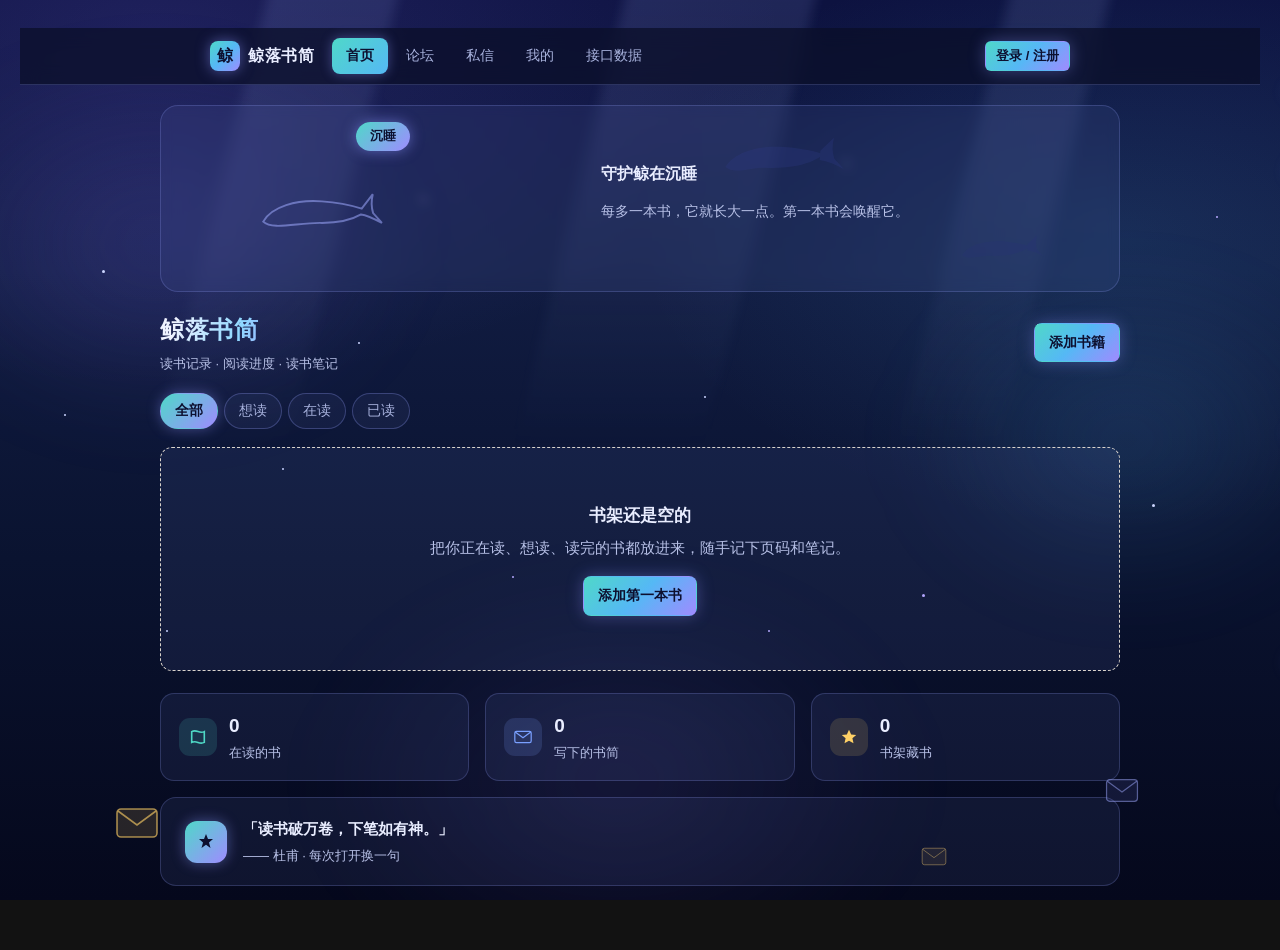
==== index.html @ 08cee47f "Day 27｜两位真人试用零卡点，修三处手机端问题 改了什么：星海文案「每收藏一本书」→「每多一本书」（index.html:531、community.js:2715）；窄屏点按补「点别处关闭浮层」" ====
<!doctype html>
<html lang="zh-CN">
<head>
<meta charset="utf-8">
<meta name="viewport" content="width=device-width, initial-scale=1">
<title>鲸落书简 · 读书记录与交流社区</title>
<!--
  Day 11 起：从「个人读书记录」升级为「阅读社区」，顶部加全局导航栏，
  首页（书架）/ 论坛 / 私信 / 我的 多视图切换。仍用 hidden 切换，不做页面跳转。
  依据 docs/COMMUNITY_DESIGN.md。
-->
<link rel="stylesheet" href="styles.css">
</head>
<body>

<!-- ============================================================
     星海背景层（Day 20+ 视觉升级 · 星海鲸落主题）
     全部为装饰元素：绝对定位 + pointer-events:none，不挡任何交互。
     ============================================================ -->
<div class="starfield" aria-hidden="true">
<div class="nebula n1"></div><div class="nebula n2"></div><div class="nebula n3"></div>

  <!-- 氛围层 -->
  <div class="ray r1"></div><div class="ray r2"></div><div class="ray r3"></div>
  <div class="dot d1"></div><div class="dot d2"></div><div class="dot d3"></div><div class="dot d4"></div>
  <div class="dot d5"></div><div class="dot d6"></div><div class="dot d7"></div><div class="dot d8"></div>
  <div class="dot d9"></div><div class="dot d10"></div><div class="dot d11"></div><div class="dot d12"></div>
  <div class="dot d13"></div><div class="dot d14"></div>
  <div class="bubble bb1"></div><div class="bubble bb2"></div><div class="bubble bb3"></div><div class="bubble bb4"></div><div class="bubble bb5"></div>

  <!-- 两侧小鲸背景群：7 条梯度编队 -->
  <div class="mini m1"><div class="bob">
    <svg width="200" height="87" viewBox="0 0 460 200"><path fill="#3d4a9e" d="M16 108 C42 62 118 40 196 46 C252 50 292 60 318 68 C300 84 274 96 240 103 C210 109 170 112 138 110 C96 107 44 132 16 108 Z"/><path fill="#3d4a9e" d="M308 58 L350 18 C344 40 344 62 351 82 L380 114 C356 100 330 90 306 86 Z"/></svg>
  </div></div>
  <div class="mini m2"><div class="bob">
    <svg width="170" height="74" viewBox="0 0 460 200"><path fill="#333d85" d="M16 108 C42 62 118 40 196 46 C252 50 292 60 318 68 C300 84 274 96 240 103 C210 109 170 112 138 110 C96 107 44 132 16 108 Z"/><path fill="#333d85" d="M308 58 L350 18 C344 40 344 62 351 82 L380 114 C356 100 330 90 306 86 Z"/></svg>
  </div></div>
  <div class="mini m3"><div class="bob">
    <svg width="150" height="65" viewBox="0 0 460 200"><path fill="#38428f" d="M16 108 C42 62 118 40 196 46 C252 50 292 60 318 68 C300 84 274 96 240 103 C210 109 170 112 138 110 C96 107 44 132 16 108 Z"/><path fill="#38428f" d="M308 58 L350 18 C344 40 344 62 351 82 L380 114 C356 100 330 90 306 86 Z"/></svg>
  </div></div>
  <div class="mini m4"><div class="bob">
    <svg width="120" height="52" viewBox="0 0 460 200"><path fill="#2c3574" d="M16 108 C42 62 118 40 196 46 C252 50 292 60 318 68 C300 84 274 96 240 103 C210 109 170 112 138 110 C96 107 44 132 16 108 Z"/><path fill="#2c3574" d="M308 58 L350 18 C344 40 344 62 351 82 L380 114 C356 100 330 90 306 86 Z"/></svg>
  </div></div>
  <div class="mini m5"><div class="bob">
    <svg width="160" height="70" viewBox="0 0 460 200"><path fill="#414cae" d="M16 108 C42 62 118 40 196 46 C252 50 292 60 318 68 C300 84 274 96 240 103 C210 109 170 112 138 110 C96 107 44 132 16 108 Z"/><path fill="#414cae" d="M308 58 L350 18 C344 40 344 62 351 82 L380 114 C356 100 330 90 306 86 Z"/></svg>
  </div></div>
  <div class="mini m6"><div class="bob">
    <svg width="130" height="57" viewBox="0 0 460 200"><path fill="#363f8a" d="M16 108 C42 62 118 40 196 46 C252 50 292 60 318 68 C300 84 274 96 240 103 C210 109 170 112 138 110 C96 107 44 132 16 108 Z"/><path fill="#363f8a" d="M308 58 L350 18 C344 40 344 62 351 82 L380 114 C356 100 330 90 306 86 Z"/></svg>
  </div></div>
  <div class="mini m7"><div class="bob">
    <svg width="95" height="41" viewBox="0 0 460 200"><path fill="#303878" d="M16 108 C42 62 118 40 196 46 C252 50 292 60 318 68 C300 84 274 96 240 103 C210 109 170 112 138 110 C96 107 44 132 16 108 Z"/><path fill="#303878" d="M308 58 L350 18 C344 40 344 62 351 82 L380 114 C356 100 330 90 306 86 Z"/></svg>
  </div></div>

  <!-- 上浮的信笺 -->
  <div class="letter lt1">
    <svg width="44" height="32" viewBox="0 0 44 32"><rect x="2" y="2" width="40" height="28" rx="4" fill="rgba(255,209,102,.16)" stroke="rgba(255,209,102,.75)" stroke-width="1.6"/><path d="M3 4 L22 18 L41 4" fill="none" stroke="rgba(255,209,102,.75)" stroke-width="1.6"/></svg>
  </div>
  <div class="letter lt2">
    <svg width="34" height="25" viewBox="0 0 44 32"><rect x="2" y="2" width="40" height="28" rx="4" fill="rgba(140,150,255,.12)" stroke="rgba(160,170,255,.6)" stroke-width="1.6"/><path d="M3 4 L22 18 L41 4" fill="none" stroke="rgba(160,170,255,.6)" stroke-width="1.6"/></svg>
  </div>
  <div class="letter lt3">
    <svg width="26" height="19" viewBox="0 0 44 32"><rect x="2" y="2" width="40" height="28" rx="4" fill="rgba(255,209,102,.1)" stroke="rgba(255,209,102,.5)" stroke-width="1.6"/><path d="M3 4 L22 18 L41 4" fill="none" stroke="rgba(255,209,102,.5)" stroke-width="1.6"/></svg>
  </div>

</div>

<!-- ============================================================
     开场四幕动画（只播一次，之后由巡游鲸接管）
     1 迎面逼近（距离涟漪）2 贴身掠过（冲击波/水雾/轻震）
     3 小鲸跃水化竹简 4 巡游鲸溶解融入背景
     ============================================================ -->
<div class="opening" aria-hidden="true">
  <!-- 距离涟漪（三圈，标记「正在拉近」） -->
  <div class="ripple rp1"></div>
  <div class="ripple rp2"></div>
  <div class="ripple rp3"></div>

  <!-- 发光弧环 -->
  <div class="arc-ring">
    <svg width="420" height="420" viewBox="0 0 420 420">
      <circle cx="210" cy="210" r="196" fill="none" stroke="rgba(150,160,255,.5)" stroke-width="1.6"
        stroke-dasharray="640 320" stroke-linecap="round"/>
      <circle cx="210" cy="210" r="172" fill="none" stroke="rgba(120,130,235,.3)" stroke-width="1"
        stroke-dasharray="180 620" stroke-linecap="round"/>
    </svg>
  </div>
  <div class="arc-ring a2">
    <svg width="560" height="560" viewBox="0 0 560 560">
      <circle cx="280" cy="280" r="258" fill="none" stroke="rgba(130,140,255,.35)" stroke-width="1.2"
        stroke-dasharray="420 900" stroke-linecap="round"/>
    </svg>
  </div>

  <!-- 阶段一/二：迎面逼近 → 贴身掠过 -->
  <div class="whale-front">
    <svg class="whale-svg" width="300" height="380" viewBox="0 0 300 380">
      <defs>
        <radialGradient id="frontGrad" cx=".5" cy=".26" r=".95">
          <stop offset="0"   stop-color="#5a68d8"/>
          <stop offset=".35" stop-color="#3a4398"/>
          <stop offset=".7"  stop-color="#232c68"/>
          <stop offset="1"   stop-color="#141a45"/>
        </radialGradient>
        <linearGradient id="flipGrad" x1="0" y1="0" x2="0" y2="1">
          <stop offset="0" stop-color="#28307a"/>
          <stop offset="1" stop-color="#4550b8"/>
        </linearGradient>
        <radialGradient id="headSheen" cx=".5" cy="1" r=".7">
          <stop offset="0" stop-color="#c3caff" stop-opacity=".32"/>
          <stop offset="1" stop-color="#c3caff" stop-opacity="0"/>
        </radialGradient>
        <clipPath id="frontClip">
          <path d="M147 138 C104 160 58 214 46 276 C38 324 82 360 150 362 C218 360 262 324 254 276 C242 214 196 160 153 138 Z"/>
        </clipPath>
      </defs>

      <g class="f-body">
        <path d="M147 138 C104 160 58 214 46 276 C38 324 82 360 150 362 C218 360 262 324 254 276 C242 214 196 160 153 138 Z"
              fill="url(#frontGrad)" stroke="rgba(190,200,255,.35)" stroke-width="2.2"/>
        <!-- 皮肤里透出的星星 + 小星座 -->
        <g clip-path="url(#frontClip)">
          <circle class="f-star" cx="120" cy="200" r="2.2" fill="#ffffff" opacity=".8"/>
          <circle class="f-star" cx="185" cy="230" r="1.6" fill="#cfc9ff" opacity=".7" style="animation-delay:.8s;"/>
          <circle class="f-star" cx="95"  cy="265" r="1.8" fill="#ffffff" opacity=".6" style="animation-delay:1.5s;"/>
          <circle class="f-star" cx="210" cy="290" r="2.4" fill="#dcd6ff" opacity=".75" style="animation-delay:2.1s;"/>
          <circle class="f-star" cx="150" cy="245" r="1.4" fill="#ffffff" opacity=".65" style="animation-delay:.4s;"/>
          <circle class="f-star" cx="70"  cy="300" r="1.5" fill="#cfc9ff" opacity=".6" style="animation-delay:2.6s;"/>
          <circle class="f-star" cx="235" cy="330" r="1.8" fill="#ffffff" opacity=".7" style="animation-delay:1.1s;"/>
          <circle class="f-star" cx="170" cy="320" r="1.3" fill="#dcd6ff" opacity=".6" style="animation-delay:2.9s;"/>
          <circle class="f-star" cx="112" cy="330" r="1.6" fill="#ffffff" opacity=".55" style="animation-delay:1.9s;"/>
          <polyline points="96,225 128,258 160,242 196,272" fill="none" stroke="rgba(210,215,255,.28)" stroke-width="1"/>
          <circle cx="96" cy="225" r="1.8" fill="#e6e9ff" opacity=".8"/>
          <circle cx="128" cy="258" r="1.8" fill="#e6e9ff" opacity=".8"/>
          <circle cx="160" cy="242" r="1.8" fill="#e6e9ff" opacity=".8"/>
          <circle cx="196" cy="272" r="1.8" fill="#e6e9ff" opacity=".8"/>
          <ellipse cx="120" cy="270" rx="46" ry="26" fill="rgba(150,140,255,.14)"/>
          <ellipse cx="195" cy="310" rx="40" ry="22" fill="rgba(90,170,240,.12)"/>
        </g>

        <!-- 轮廓光 -->
        <path d="M147 138 C104 160 58 214 46 276 C43 302 52 328 74 344" stroke="rgba(190,200,255,.55)" stroke-width="3" fill="none" stroke-linecap="round"/>
        <path d="M153 138 C196 160 242 214 254 276 C257 302 248 328 226 344" stroke="rgba(190,200,255,.55)" stroke-width="3" fill="none" stroke-linecap="round"/>
        <path d="M150 142 C110 165 66 216 55 272" stroke="rgba(225,228,255,.25)" stroke-width="6" fill="none" stroke-linecap="round" opacity=".5"/>
        <path d="M150 150 C146 200 144 260 146 330" stroke="rgba(205,210,255,.3)" stroke-width="3" fill="none" stroke-linecap="round"/>

        <ellipse cx="108" cy="212" rx="16" ry="7" fill="#1a2158" opacity=".4" transform="rotate(-18 108 212)"/>
        <ellipse cx="192" cy="212" rx="16" ry="7" fill="#1a2158" opacity=".4" transform="rotate(18 192 212)"/>
        <ellipse cx="86"  cy="266" rx="13" ry="6" fill="#1a2158" opacity=".35" transform="rotate(-24 86 266)"/>
        <ellipse cx="214" cy="266" rx="13" ry="6" fill="#1a2158" opacity=".35" transform="rotate(24 214 266)"/>

        <path d="M128 350 C132 336 135 322 136 308" stroke="rgba(14,18,58,.4)" stroke-width="2.6" fill="none" stroke-linecap="round"/>
        <path d="M142 354 C145 338 147 322 148 306" stroke="rgba(14,18,58,.34)" stroke-width="2.6" fill="none" stroke-linecap="round"/>
        <path d="M158 354 C155 338 153 322 152 306" stroke="rgba(14,18,58,.34)" stroke-width="2.6" fill="none" stroke-linecap="round"/>
        <path d="M172 350 C168 336 165 322 164 308" stroke="rgba(14,18,58,.4)" stroke-width="2.6" fill="none" stroke-linecap="round"/>

        <ellipse cx="141" cy="336" rx="7" ry="3.4" fill="#0d1240" transform="rotate(-8 141 336)"/>
        <ellipse cx="159" cy="336" rx="7" ry="3.4" fill="#0d1240" transform="rotate(8 159 336)"/>
        <path d="M128 332 Q150 344 172 332" stroke="rgba(14,18,58,.45)" stroke-width="2.4" fill="none"/>

        <circle cx="97" cy="322" r="5" fill="#0a0e30"/>
        <circle cx="95.4" cy="320.4" r="1.6" fill="#e8ecff" opacity=".9"/>
        <circle cx="203" cy="322" r="5" fill="#0a0e30"/>
        <circle cx="201.4" cy="320.4" r="1.6" fill="#e8ecff" opacity=".9"/>
        <path d="M88 314 Q97 309.5 106 314" stroke="rgba(14,18,58,.45)" stroke-width="2" fill="none"/>
        <path d="M194 314 Q203 309.5 212 314" stroke="rgba(14,18,58,.45)" stroke-width="2" fill="none"/>

        <ellipse cx="150" cy="352" rx="70" ry="16" fill="url(#headSheen)"/>

        <g clip-path="url(#frontClip)">
          <rect class="f-sweep" x="20" y="120" width="260" height="70" fill="rgba(195,200,255,.15)"/>
        </g>

        <g class="f-fin-l">
          <path d="M78 240 C40 258 8 300 12 348 C46 336 80 302 96 264 C92 252 86 244 78 240 Z"
                fill="url(#flipGrad)" stroke="rgba(190,200,255,.3)" stroke-width="1.6"/>
          <path d="M82 252 C52 272 32 304 24 336" stroke="rgba(215,218,255,.22)" stroke-width="2" fill="none"/>
        </g>
        <g class="f-fin-r">
          <path d="M222 240 C260 258 292 300 288 348 C254 336 220 302 204 264 C208 252 214 244 222 240 Z"
                fill="url(#flipGrad)" stroke="rgba(190,200,255,.3)" stroke-width="1.6"/>
          <path d="M218 252 C248 272 268 304 276 336" stroke="rgba(215,218,255,.22)" stroke-width="2" fill="none"/>
        </g>
      </g>

      <g class="f-tail">
        <path d="M150 132 C116 96 66 78 40 90 C64 106 100 122 132 140 Z"
              fill="url(#flipGrad)" stroke="rgba(190,200,255,.3)" stroke-width="1.6"/>
        <path d="M150 132 C184 96 234 78 260 90 C236 106 200 122 168 140 Z"
              fill="url(#flipGrad)" stroke="rgba(190,200,255,.3)" stroke-width="1.6"/>
        <path d="M141 100 C144 118 146 128 147 140 L153 140 C154 128 156 118 159 100 Z" fill="#2b3578"/>
      </g>
    </svg>
  </div>

  <!-- 阶段二：掠过的水幕 + 冲击波 + 速度线 + 飞沫 -->
  <div class="veil"></div>
  <div class="shockwave"></div>
  <div class="shockwave s2"></div>
  <div class="burst"></div>
  <div class="spray">
    <i class="sp1"></i><i class="sp2"></i><i class="sp3"></i><i class="sp4"></i><i class="sp5"></i><i class="sp6"></i>
  </div>

  <!-- 阶段三 v7：多条小鲸错峰跃水，下落渐变成竹简（鲸字 logo），落水变回鲸形游走 -->
  <div class="perf" style="--x:6vw;  --h:36vh; --d:4.40s; --sw:1;">
    <div class="p-jump">
      <svg class="p-whale" width="92" height="40" viewBox="0 0 460 200"><path fill="#3d4a9e" stroke="rgba(190,200,255,.4)" stroke-width="6" d="M16 108 C42 62 118 40 196 46 C252 50 292 60 318 68 C300 84 274 96 240 103 C210 109 170 112 138 110 C96 107 44 132 16 108 Z"/><path fill="#3d4a9e" stroke="rgba(190,200,255,.4)" stroke-width="6" d="M308 58 L350 18 C344 40 344 62 351 82 L380 114 C356 100 330 90 306 86 Z"/></svg>
      <div class="p-slip"><span>鲸</span></div>
    </div>
    <div class="p-splash"><i></i><i></i></div>
    <div class="p-swim"><svg width="96" height="42" viewBox="0 0 460 200"><path fill="#3d4a9e" d="M16 108 C42 62 118 40 196 46 C252 50 292 60 318 68 C300 84 274 96 240 103 C210 109 170 112 138 110 C96 107 44 132 16 108 Z"/><path fill="#3d4a9e" d="M308 58 L350 18 C344 40 344 62 351 82 L380 114 C356 100 330 90 306 86 Z"/></svg></div>
  </div>
  <div class="perf swim-left" style="--x:22vw; --h:44vh; --d:4.62s; --sw:-1;">
    <div class="p-jump">
      <svg class="p-whale" width="104" height="45" viewBox="0 0 460 200"><path fill="#4553ab" stroke="rgba(190,200,255,.4)" stroke-width="6" d="M16 108 C42 62 118 40 196 46 C252 50 292 60 318 68 C300 84 274 96 240 103 C210 109 170 112 138 110 C96 107 44 132 16 108 Z"/><path fill="#4553ab" stroke="rgba(190,200,255,.4)" stroke-width="6" d="M308 58 L350 18 C344 40 344 62 351 82 L380 114 C356 100 330 90 306 86 Z"/></svg>
      <div class="p-slip"><span>落</span></div>
    </div>
    <div class="p-splash"><i></i><i></i></div>
    <div class="p-swim"><svg width="104" height="45" viewBox="0 0 460 200"><path fill="#4553ab" d="M16 108 C42 62 118 40 196 46 C252 50 292 60 318 68 C300 84 274 96 240 103 C210 109 170 112 138 110 C96 107 44 132 16 108 Z"/><path fill="#4553ab" d="M308 58 L350 18 C344 40 344 62 351 82 L380 114 C356 100 330 90 306 86 Z"/></svg></div>
  </div>
  <div class="perf" style="--x:40vw; --h:52vh; --d:4.84s; --sw:1;">
    <div class="p-jump">
      <svg class="p-whale" width="112" height="49" viewBox="0 0 460 200"><path fill="#4d5cc0" stroke="rgba(190,200,255,.45)" stroke-width="6" d="M16 108 C42 62 118 40 196 46 C252 50 292 60 318 68 C300 84 274 96 240 103 C210 109 170 112 138 110 C96 107 44 132 16 108 Z"/><path fill="#4d5cc0" stroke="rgba(190,200,255,.45)" stroke-width="6" d="M308 58 L350 18 C344 40 344 62 351 82 L380 114 C356 100 330 90 306 86 Z"/></svg>
      <div class="p-slip"><span>书</span></div>
    </div>
    <div class="p-splash"><i></i><i></i></div>
    <div class="p-swim"><svg width="112" height="49" viewBox="0 0 460 200"><path fill="#4d5cc0" d="M16 108 C42 62 118 40 196 46 C252 50 292 60 318 68 C300 84 274 96 240 103 C210 109 170 112 138 110 C96 107 44 132 16 108 Z"/><path fill="#4d5cc0" d="M308 58 L350 18 C344 40 344 62 351 82 L380 114 C356 100 330 90 306 86 Z"/></svg></div>
  </div>
  <div class="perf swim-left" style="--x:58vw; --h:44vh; --d:5.06s; --sw:-1;">
    <div class="p-jump">
      <svg class="p-whale" width="104" height="45" viewBox="0 0 460 200"><path fill="#4553ab" stroke="rgba(190,200,255,.4)" stroke-width="6" d="M16 108 C42 62 118 40 196 46 C252 50 292 60 318 68 C300 84 274 96 240 103 C210 109 170 112 138 110 C96 107 44 132 16 108 Z"/><path fill="#4553ab" stroke="rgba(190,200,255,.4)" stroke-width="6" d="M308 58 L350 18 C344 40 344 62 351 82 L380 114 C356 100 330 90 306 86 Z"/></svg>
      <div class="p-slip"><span>简</span></div>
    </div>
    <div class="p-splash"><i></i><i></i></div>
    <div class="p-swim"><svg width="104" height="45" viewBox="0 0 460 200"><path fill="#4553ab" d="M16 108 C42 62 118 40 196 46 C252 50 292 60 318 68 C300 84 274 96 240 103 C210 109 170 112 138 110 C96 107 44 132 16 108 Z"/><path fill="#4553ab" d="M308 58 L350 18 C344 40 344 62 351 82 L380 114 C356 100 330 90 306 86 Z"/></svg></div>
  </div>
  <div class="perf" style="--x:76vw; --h:36vh; --d:5.28s; --sw:1;">
    <div class="p-jump">
      <svg class="p-whale" width="92" height="40" viewBox="0 0 460 200"><path fill="#3d4a9e" stroke="rgba(190,200,255,.4)" stroke-width="6" d="M16 108 C42 62 118 40 196 46 C252 50 292 60 318 68 C300 84 274 96 240 103 C210 109 170 112 138 110 C96 107 44 132 16 108 Z"/><path fill="#3d4a9e" stroke="rgba(190,200,255,.4)" stroke-width="6" d="M308 58 L350 18 C344 40 344 62 351 82 L380 114 C356 100 330 90 306 86 Z"/></svg>
      <div class="p-slip"><span>鲸</span></div>
    </div>
    <div class="p-splash"><i></i><i></i></div>
    <div class="p-swim"><svg width="96" height="42" viewBox="0 0 460 200"><path fill="#3d4a9e" d="M16 108 C42 62 118 40 196 46 C252 50 292 60 318 68 C300 84 274 96 240 103 C210 109 170 112 138 110 C96 107 44 132 16 108 Z"/><path fill="#3d4a9e" d="M308 58 L350 18 C344 40 344 62 351 82 L380 114 C356 100 330 90 306 86 Z"/></svg></div>
  </div>

  <!-- 阶段四：巡游鲸（右进左出，每圈溶解融入背景） -->
  <div class="whale-cruise">
    <svg class="whale-svg" width="300" height="130" viewBox="0 0 460 200">
      <defs>
        <linearGradient id="bodyGrad" x1="0" y1="0" x2="0" y2="1">
          <stop offset="0"   stop-color="#222b6e"/>
          <stop offset=".45" stop-color="#303c92"/>
          <stop offset=".78" stop-color="#4d5cc0"/>
          <stop offset="1"   stop-color="#8b95d9"/>
        </linearGradient>
        <linearGradient id="finGrad" x1="0" y1="0" x2="1" y2="1">
          <stop offset="0" stop-color="#1d2560"/>
          <stop offset="1" stop-color="#3a45a5"/>
        </linearGradient>
        <clipPath id="whaleClip">
          <path d="M16 108 C42 62 118 40 196 46 C252 50 292 60 318 68 C292 100 248 112 196 112 C124 110 44 136 16 108 Z"/>
        </clipPath>
      </defs>
      <g class="w-body">
        <path fill="url(#bodyGrad)" stroke="rgba(190,200,255,.3)" stroke-width="2"
          d="M16 108 C42 62 118 40 196 46 C252 50 292 60 318 68 C300 84 274 96 240 103 C210 109 170 112 138 110 C96 107 44 132 16 108 Z"/>
        <ellipse cx="140" cy="60" rx="26" ry="10" fill="#161c4e" opacity=".4"/>
        <ellipse cx="230" cy="64" rx="22" ry="8" fill="#161c4e" opacity=".35"/>
        <ellipse cx="180" cy="100" rx="28" ry="8" fill="#c9cef0" opacity=".14"/>
        <path d="M40 106 C70 118 110 124 150 124" stroke="rgba(14,18,58,.4)" stroke-width="3" fill="none" stroke-linecap="round"/>
        <path d="M20 100 C60 112 110 118 158 118" stroke="rgba(14,18,58,.5)" stroke-width="3" fill="none" stroke-linecap="round"/>
        <circle cx="56" cy="78" r="5" fill="#0a0e30"/>
        <circle cx="54.5" cy="76.5" r="1.6" fill="#e8ecff" opacity=".85"/>
        <path d="M16 108 C42 62 118 40 196 46 C240 49 275 56 300 64" stroke="rgba(195,202,255,.4)" stroke-width="2.5" fill="none" stroke-linecap="round"/>
        <g clip-path="url(#whaleClip)">
          <circle class="w-star" cx="90" cy="70" r="2" fill="#ffffff" opacity=".8"/>
          <circle class="w-star" cx="170" cy="58" r="1.5" fill="#dcd6ff" opacity=".7" style="animation-delay:1.2s;"/>
          <circle class="w-star" cx="240" cy="80" r="1.8" fill="#ffffff" opacity=".7" style="animation-delay:2.3s;"/>
          <rect x="60" y="20" width="150" height="140" fill="rgba(195,200,255,.1)">
            <animate attributeName="x" from="-160" to="460" dur="11s" repeatCount="indefinite"/>
          </rect>
        </g>
      </g>
      <g class="w-fin">
        <path fill="url(#finGrad)" stroke="rgba(190,200,255,.28)" stroke-width="1.6"
          d="M170 96 C190 122 224 142 262 148 C236 152 198 142 172 118 C162 108 162 100 170 96 Z"/>
      </g>
      <g class="w-tail">
        <path fill="url(#bodyGrad)" stroke="rgba(190,200,255,.28)" stroke-width="2"
          d="M308 58 L350 18 C344 40 344 62 351 82 L380 114 C356 100 330 90 306 86 C310 78 311 68 308 58 Z"/>
      </g>
    </svg>
  </div>

</div>


<!-- 出错提示条：任何一步操作失败都在这里显示（TECH_DESIGN 3.4 / PRD AC-23） -->
<div id="app-error" class="app-error" hidden></div>
<!-- 成功提示条：注册/登录成功等正向反馈（Day 11 Step 3 新增），几秒后自动消失 -->
<div id="app-success" class="app-success" hidden></div>

<!-- ============================================================
     全局导航栏（Day 11 新增）
     COMMUNITY_DESIGN.md 第 11 节：导航栏 + 多页切换。
     首页=书架、论坛、私信、我的，右侧是登录/注册入口（未登录时）。
     ============================================================ -->
<header class="site-nav">
  <div class="site-nav-inner">
    <a class="site-brand" href="#" data-nav="home">
      <span class="site-brand-mark">鲸</span>
      <span class="site-brand-text">鲸落书简</span>
    </a>
    <nav class="site-nav-links">
      <button class="site-nav-link is-active" type="button" data-nav="home">首页</button>
      <button class="site-nav-link" type="button" data-nav="forum">论坛</button>
      <button class="site-nav-link" type="button" data-nav="messages">私信</button>
      <button class="site-nav-link" type="button" data-nav="me">我的</button>
      <button class="site-nav-link" type="button" data-nav="api">接口数据</button>
    </nav>
    <div class="site-nav-auth">
      <button id="btn-nav-login" class="btn btn-primary btn-sm" type="button" data-nav="login">登录 / 注册</button>
      <button id="nav-user" class="nav-user" type="button" data-nav="me" title="进入我的页面" hidden>
        <span id="nav-user-avatar" class="avatar avatar-sm">海</span>
        <span id="nav-user-name" class="nav-user-name"></span>
      </button>
    </div>
  </div>
</header>

<div class="wrap">

  <!-- ============================================================
       P1 · 书单页（首页）
       PRD 4.1 要求：状态筛选、书籍卡片列表、每张卡片显示
       封面或书名首字 + 书名 + 作者 + 状态 +（在读时）进度、添加按钮
       ============================================================ -->
  <section id="view-list" class="view">

    <!-- ============================================================
         守护鲸面板（Day 20+ 新增）
         书架里有几本书，鲸就进化到什么形态：0 本沉睡 → 1 本苏醒 →
         完全体 · 鲸星（25 本）→ 30 本为第一阶段终点 → 31 本第二头鲸入场
         继续升级（双鲸纪元）。形态表在 community.js 的 GUARD_STAGES。
         只读展示：加书入口仍走顶部「添加书籍」和空态按钮，这里不放按钮。
         ============================================================ -->
    <section class="guard sleep" id="guard-panel">
      <div class="g-deco d1"><svg width="150" height="65" viewBox="0 0 460 200"><path fill="#2f3a86" d="M16 108 C42 62 118 40 196 46 C252 50 292 60 318 68 C300 84 274 96 240 103 C210 109 170 112 138 110 C96 107 44 132 16 108 Z"/><path fill="#2f3a86" d="M308 58 L350 18 C344 40 344 62 351 82 L380 114 C356 100 330 90 306 86 Z"/></svg></div>
      <div class="g-deco d2"><svg width="104" height="45" viewBox="0 0 460 200"><path fill="#28307a" d="M16 108 C42 62 118 40 196 46 C252 50 292 60 318 68 C300 84 274 96 240 103 C210 109 170 112 138 110 C96 107 44 132 16 108 Z"/><path fill="#28307a" d="M308 58 L350 18 C344 40 344 62 351 82 L380 114 C356 100 330 90 306 86 Z"/></svg></div>
      <div class="g-whale">
        <div class="stage-badge" id="stage-badge">沉睡</div>
        <div class="g-canvas">
          <svg class="whale-line" width="150" height="82" viewBox="0 0 460 200" style="opacity:.9;">
            <path fill="none" stroke="rgba(160,170,255,.6)" stroke-width="6"
              d="M16 108 C42 62 118 40 196 46 C252 50 292 60 318 68 L352 24 C347 44 347 62 353 82 L380 112 C358 100 336 88 316 86 C292 100 248 112 196 112 C124 110 44 136 16 108 Z"/>
          </svg>
          <div class="whale-stage" id="whale-stage">
            <svg width="280" height="122" viewBox="0 0 460 200" class="stage-svg">
            <defs>
              <linearGradient id="aliveGrad" x1="0" y1="0" x2="0" y2="1">
                <stop offset="0" stop-color="#2b3585"/>
                <stop offset=".55" stop-color="#3f4cb8"/>
                <stop offset="1" stop-color="#8b95d9"/>
              </linearGradient>
              <linearGradient id="armorGrad" x1="0" y1="0" x2="0" y2="1">
                <stop offset="0" stop-color="#dbe6ff"/>
                <stop offset="1" stop-color="#6f83d8"/>
              </linearGradient>
              <linearGradient id="flameGrad" x1="0" y1="0" x2="1" y2="0">
                <stop offset="0" stop-color="#7fe3ff" stop-opacity=".85"/>
                <stop offset=".5" stop-color="#9f8bff" stop-opacity=".5"/>
                <stop offset="1" stop-color="#9f8bff" stop-opacity="0"/>
              </linearGradient>
              <clipPath id="aliveClip">
                <path d="M16 108 C42 62 118 40 196 46 C252 50 292 60 318 68 C292 100 248 112 196 112 C124 110 44 136 16 108 Z"/>
              </clipPath>
            </defs>

            <!-- 装备 III：环轨卫星（两颗绕鲸巡游） -->
            <g class="gear" id="g-sats">
              <g class="sat-orbit">
                <circle cx="230" cy="18" r="4.5" fill="#a8ecff"/>
                <circle cx="230" cy="18" r="9" fill="none" stroke="rgba(160,230,255,.55)" stroke-width="1.2"/>
              </g>
              <g class="sat-orbit" style="animation-delay:-4.5s;">
                <circle cx="230" cy="182" r="3.5" fill="#c9b8ff"/>
                <circle cx="230" cy="182" r="7" fill="none" stroke="rgba(180,160,255,.5)" stroke-width="1.2"/>
              </g>
            </g>

            <g class="a-body">
              <path fill="url(#aliveGrad)" stroke="rgba(190,200,255,.5)" stroke-width="2.5"
                d="M16 108 C42 62 118 40 196 46 C252 50 292 60 318 68 C300 84 274 96 240 103 C210 109 170 112 138 110 C96 107 44 132 16 108 Z"/>
              <g clip-path="url(#aliveClip)">
                <circle class="a-star" cx="90" cy="70" r="2.4" fill="#ffffff" opacity=".9"/>
                <circle class="a-star" cx="170" cy="58" r="1.8" fill="#dcd6ff" opacity=".8" style="animation-delay:.9s;"/>
                <circle class="a-star" cx="240" cy="80" r="2.2" fill="#ffffff" opacity=".8" style="animation-delay:1.8s;"/>
                <circle class="a-star" cx="130" cy="95" r="1.6" fill="#cfc9ff" opacity=".7" style="animation-delay:2.4s;"/>
                <ellipse cx="150" cy="80" rx="60" ry="26" fill="rgba(150,140,255,.18)"/>
              </g>
              <path d="M16 108 C42 62 118 40 196 46 C240 49 275 56 300 64" stroke="rgba(205,212,255,.55)" stroke-width="3" fill="none" stroke-linecap="round"/>
              <circle cx="56" cy="78" r="5" fill="#0a0e30"/>
              <circle cx="54.5" cy="76.5" r="1.6" fill="#e8ecff" opacity=".9"/>
            </g>

            <g class="a-tail">
              <path fill="url(#aliveGrad)" stroke="rgba(190,200,255,.5)" stroke-width="2.5"
                d="M308 58 L350 18 C344 40 344 62 351 82 L380 114 C356 100 330 90 306 86 C310 78 311 68 308 58 Z"/>
            </g>

            <!-- 成长阶段：尾迹光带 -->
            <g class="gear" id="g-trail">
              <path d="M332 98 C382 94 420 88 452 80 C420 102 380 112 338 112 Z" fill="rgba(150,170,255,.28)"/>
            </g>

            <!-- 装备 I：星骨装甲（沿背脊的装甲片） -->
            <g class="gear" id="g-armor">
              <path d="M104 62 L136 52 L150 64 L118 74 Z" fill="url(#armorGrad)" stroke="rgba(200,230,255,.75)" stroke-width="1.4" opacity=".9"/>
              <path d="M150 50 L186 42 L198 54 L162 62 Z" fill="url(#armorGrad)" stroke="rgba(200,230,255,.75)" stroke-width="1.4" opacity=".9"/>
              <path d="M198 54 L236 52 L246 64 L208 66 Z" fill="url(#armorGrad)" stroke="rgba(200,230,255,.75)" stroke-width="1.4" opacity=".9"/>
              <path d="M246 64 L282 66 L288 78 L252 76 Z" fill="url(#armorGrad)" stroke="rgba(200,230,255,.75)" stroke-width="1.4" opacity=".9"/>
              <path d="M100 66 C130 50 190 38 250 50" stroke="rgba(120,220,255,.55)" stroke-width="2" fill="none" stroke-linecap="round"/>
            </g>

            <!-- 装备 II：能量核心（胸腔脉冲光核） -->
            <g class="gear" id="g-core">
              <circle cx="132" cy="84" r="15" fill="rgba(90,200,255,.16)"/>
              <circle class="core-pulse" cx="132" cy="84" r="9" fill="#7fe3ff"/>
              <circle cx="132" cy="84" r="12.5" fill="none" stroke="rgba(160,235,255,.85)" stroke-width="1.6"/>
            </g>

            <!-- 装备 IV：等离子尾焰 -->
            <g class="gear" id="g-flame">
              <path class="flame" d="M380 90 C412 94 434 102 452 110 L412 118 C400 124 386 118 380 112 Z" fill="url(#flameGrad)"/>
            </g>

            <!-- 完全体：全息光环 -->
            <g class="gear" id="g-halo">
              <ellipse class="halo-ring" cx="230" cy="100" rx="204" ry="54" fill="none"
                stroke="rgba(165,185,255,.55)" stroke-width="1.8" stroke-dasharray="28 16"/>
            </g>
          </svg>
          </div>
          <div class="whale-stage2" id="whale-stage2">
            <svg width="280" height="122" viewBox="0 0 460 200" class="stage-svg">
            
            <!-- 装备 III：环轨卫星（两颗绕鲸巡游） -->
            <g class="gear2" id="g2-sats">
              <g class="sat-orbit">
                <circle cx="230" cy="18" r="4.5" fill="#a8ecff"/>
                <circle cx="230" cy="18" r="9" fill="none" stroke="rgba(160,230,255,.55)" stroke-width="1.2"/>
              </g>
              <g class="sat-orbit" style="animation-delay:-4.5s;">
                <circle cx="230" cy="182" r="3.5" fill="#c9b8ff"/>
                <circle cx="230" cy="182" r="7" fill="none" stroke="rgba(180,160,255,.5)" stroke-width="1.2"/>
              </g>
            </g>

            <g class="a-body">
              <path fill="url(#aliveGrad)" stroke="rgba(190,200,255,.5)" stroke-width="2.5"
                d="M16 108 C42 62 118 40 196 46 C252 50 292 60 318 68 C300 84 274 96 240 103 C210 109 170 112 138 110 C96 107 44 132 16 108 Z"/>
              <g clip-path="url(#aliveClip)">
                <circle class="a-star" cx="90" cy="70" r="2.4" fill="#ffffff" opacity=".9"/>
                <circle class="a-star" cx="170" cy="58" r="1.8" fill="#dcd6ff" opacity=".8" style="animation-delay:.9s;"/>
                <circle class="a-star" cx="240" cy="80" r="2.2" fill="#ffffff" opacity=".8" style="animation-delay:1.8s;"/>
                <circle class="a-star" cx="130" cy="95" r="1.6" fill="#cfc9ff" opacity=".7" style="animation-delay:2.4s;"/>
                <ellipse cx="150" cy="80" rx="60" ry="26" fill="rgba(150,140,255,.18)"/>
              </g>
              <path d="M16 108 C42 62 118 40 196 46 C240 49 275 56 300 64" stroke="rgba(205,212,255,.55)" stroke-width="3" fill="none" stroke-linecap="round"/>
              <circle cx="56" cy="78" r="5" fill="#0a0e30"/>
              <circle cx="54.5" cy="76.5" r="1.6" fill="#e8ecff" opacity=".9"/>
            </g>

            <g class="a-tail">
              <path fill="url(#aliveGrad)" stroke="rgba(190,200,255,.5)" stroke-width="2.5"
                d="M308 58 L350 18 C344 40 344 62 351 82 L380 114 C356 100 330 90 306 86 C310 78 311 68 308 58 Z"/>
            </g>

            <!-- 成长阶段：尾迹光带 -->
            <g class="gear2" id="g2-trail">
              <path d="M332 98 C382 94 420 88 452 80 C420 102 380 112 338 112 Z" fill="rgba(150,170,255,.28)"/>
            </g>

            <!-- 装备 I：星骨装甲（沿背脊的装甲片） -->
            <g class="gear2" id="g2-armor">
              <path d="M104 62 L136 52 L150 64 L118 74 Z" fill="url(#armorGrad)" stroke="rgba(200,230,255,.75)" stroke-width="1.4" opacity=".9"/>
              <path d="M150 50 L186 42 L198 54 L162 62 Z" fill="url(#armorGrad)" stroke="rgba(200,230,255,.75)" stroke-width="1.4" opacity=".9"/>
              <path d="M198 54 L236 52 L246 64 L208 66 Z" fill="url(#armorGrad)" stroke="rgba(200,230,255,.75)" stroke-width="1.4" opacity=".9"/>
              <path d="M246 64 L282 66 L288 78 L252 76 Z" fill="url(#armorGrad)" stroke="rgba(200,230,255,.75)" stroke-width="1.4" opacity=".9"/>
              <path d="M100 66 C130 50 190 38 250 50" stroke="rgba(120,220,255,.55)" stroke-width="2" fill="none" stroke-linecap="round"/>
            </g>

            <!-- 装备 II：能量核心（胸腔脉冲光核） -->
            <g class="gear2" id="g2-core">
              <circle cx="132" cy="84" r="15" fill="rgba(90,200,255,.16)"/>
              <circle class="core-pulse" cx="132" cy="84" r="9" fill="#7fe3ff"/>
              <circle cx="132" cy="84" r="12.5" fill="none" stroke="rgba(160,235,255,.85)" stroke-width="1.6"/>
            </g>

            <!-- 装备 IV：等离子尾焰 -->
            <g class="gear2" id="g2-flame">
              <path class="flame" d="M380 90 C412 94 434 102 452 110 L412 118 C400 124 386 118 380 112 Z" fill="url(#flameGrad)"/>
            </g>

            <!-- 完全体：全息光环 -->
            <g class="gear2" id="g2-halo">
              <ellipse class="halo-ring" cx="230" cy="100" rx="204" ry="54" fill="none"
                stroke="rgba(165,185,255,.55)" stroke-width="1.8" stroke-dasharray="28 16"/>
            </g>
                      <!-- 双鲸纪元装备：时空折跃环 / 星核矩阵 / 银河之翼 -->
            <g class="gear2" id="g2-warp">
              <ellipse class="halo-ring" cx="230" cy="100" rx="232" ry="74" fill="none" stroke="rgba(140,220,255,.6)" stroke-width="2" stroke-dasharray="60 30"/>
              <ellipse class="halo-ring" style="animation-duration:16s; animation-direction:reverse;" cx="230" cy="100" rx="198" ry="62" fill="none" stroke="rgba(190,170,255,.5)" stroke-width="1.4" stroke-dasharray="18 26"/>
            </g>
            <g class="gear2" id="g2-matrix">
              <circle class="core-pulse" cx="230" cy="44" r="5" fill="#a8ecff"/>
              <circle class="core-pulse" style="animation-delay:.5s;" cx="92" cy="142" r="4.5" fill="#c9b8ff"/>
              <circle class="core-pulse" style="animation-delay:1s;" cx="356" cy="134" r="4.5" fill="#9fe8ff"/>
              <path d="M230 44 L92 142 L356 134 Z" fill="none" stroke="rgba(170,200,255,.35)" stroke-width="1.2"/>
            </g>
            <g class="gear2" id="g2-wings">
              <path d="M150 70 C96 40 40 34 8 46 C46 62 96 82 140 92 Z" fill="rgba(150,170,255,.22)" stroke="rgba(180,200,255,.45)" stroke-width="1.2"/>
              <path d="M300 76 C356 46 414 40 446 54 C410 70 358 90 310 98 Z" fill="rgba(150,170,255,.22)" stroke="rgba(180,200,255,.45)" stroke-width="1.2"/>
            </g>
          </svg>
          </div>
        </div>
      </div>
      <div class="guard-info">
        <h3 id="guard-title">守护鲸在沉睡</h3>
        <p id="guard-sub">每多一本书，它就长大一点。第一本书会唤醒它。</p>
        <p class="stage-count" id="stage-count"></p>
      </div>
    </section>

    <header class="topbar">
      <div>
        <h1>鲸落书简</h1>
        <p class="muted sub">读书记录 · 阅读进度 · 读书笔记</p>
      </div>
      <button id="btn-add-book" class="btn btn-primary" type="button">添加书籍</button>
    </header>

    <!-- 三档状态 + 全部（PRD AC-7） -->
    <nav class="filters" id="filters">
      <button class="filter is-active" type="button" data-status="all">全部</button>
      <button class="filter" type="button" data-status="want">想读</button>
      <button class="filter" type="button" data-status="reading">在读</button>
      <button class="filter" type="button" data-status="finished">已读</button>
    </nav>

    <!-- 书籍卡片由 app.js 生成后塞进这里 -->
    <div id="book-list" class="book-list"></div>

    <!-- 空状态（PRD AC-9）：一本书都没有时显示，而不是一片空白 -->
    <div id="empty-state" class="empty">
      <p class="empty-title">书架还是空的</p>
      <p class="muted">把你正在读、想读、读完的书都放进来，随手记下页码和笔记。</p>
      <button id="btn-add-first" class="btn btn-primary" type="button">添加第一本书</button>
    </div>

    <!-- 筛选后暂时为空（Day 7 补充）：PRD 4.1 原本只规定了上面那种空状态，
         实测发现点了筛选看到一片空白会被当成页面坏了，所以这里给一句话 +
         一个出口。跟上面那个的区别：书是有的，只是当前这一档没有。 -->
    <div id="filter-empty" class="empty" hidden>
      <p id="filter-empty-text" class="empty-title"></p>
      <button id="btn-show-all" class="btn btn-primary" type="button">看全部</button>
    </div>

    <!-- 数据小卡（新增）：全部由 store.js 的真实数据算出 -->
    <div class="stats">
      <div class="glass stat"><div class="s-ic s1">
          <svg width="18" height="18" viewBox="0 0 20 20"><path d="M3 4 Q6 2.5 10 4 T17 4 V16 Q14 17.5 10 16 T3 16 Z" fill="none" stroke="#4fd8c5" stroke-width="1.8"/></svg>
        </div><div><b id="stat-reading">0</b><span>在读的书</span></div></div>
      <div class="glass stat"><div class="s-ic s2">
          <svg width="18" height="18" viewBox="0 0 44 32"><rect x="2" y="2" width="40" height="28" rx="4" fill="none" stroke="#7aa0ff" stroke-width="3"/><path d="M3 4 L22 18 L41 4" fill="none" stroke="#7aa0ff" stroke-width="3"/></svg>
        </div><div><b id="stat-notes">0</b><span>写下的书简</span></div></div>
      <div class="glass stat"><div class="s-ic s3">
          <svg width="18" height="18" viewBox="0 0 20 20"><path d="M10 2 L12.4 7.2 L18 7.8 L13.8 11.5 L15 17 L10 14.2 L5 17 L6.2 11.5 L2 7.8 L7.6 7.2 Z" fill="#ffd166"/></svg>
        </div><div><b id="stat-books">0</b><span>书架藏书</span></div></div>
    </div>

    <!-- 今日一句（新增）：每次进首页换一句读书名言 -->
    <div class="glass quote" id="home-quote">
      <div class="q-ic">
        <svg width="20" height="20" viewBox="0 0 20 20"><path d="M10 2 L12 7 L17 7 L13 10.5 L14.5 16 L10 12.8 L5.5 16 L7 10.5 L3 7 L8 7 Z" fill="#0d1030"/></svg>
      </div>
      <div class="q-txt">
        <b id="quote-text">读书是在别人思想的帮助下，建立起自己的思想。</b>
        <span id="quote-from">—— 每日一句 · 每次打开换一句</span>
      </div>
    </div>

  </section>

  <!-- ============================================================
       P2 · 书籍详情页
       PRD 4.1 要求：书名、作者、封面、状态切换（三态）、
       进度录入区（想读时不显示）、笔记列表、写笔记、每条笔记的编辑/删除、
       本书的编辑/删除、返回列表的入口
       ============================================================ -->
  <section id="view-detail" class="view" hidden>

    <header class="topbar">
      <button id="btn-back" class="btn btn-ghost" type="button">← 返回书单</button>
      <div class="topbar-actions">
        <button id="btn-edit-book" class="btn" type="button">编辑</button>
        <button id="btn-delete-book" class="btn btn-danger" type="button">删除</button>
      </div>
    </header>

    <div class="detail-head">
      <!-- 封面：app.js 决定放 <img> 还是书名首字占位（TECH_DESIGN 2.8） -->
      <div id="detail-cover" class="cover cover-lg"></div>
      <div class="detail-meta">
        <h2 id="detail-title"></h2>
        <p id="detail-author" class="muted"></p>
        <!-- 三态切换按钮由 app.js 生成 -->
        <div id="detail-status" class="status-switch"></div>
        <p id="detail-finished" class="muted" hidden></p>
      </div>
    </div>

    <!-- 进度区：状态为「想读」时整块隐藏（PRD 4.1） -->
    <div id="progress-box" class="box">
      <h3 class="box-title">阅读进度</h3>
      <p id="progress-view" class="progress-view"></p>
      <div class="progress-form">
        <label class="field-inline">
          当前第
          <input id="input-current-page" type="number" min="0" step="1" inputmode="numeric">
          页
        </label>
        <button id="btn-save-progress" class="btn btn-primary" type="button">保存进度</button>
      </div>
      <p id="progress-hint" class="muted" hidden></p>
    </div>

    <div class="box">
      <div class="box-head">
        <h3 class="box-title">读书笔记 <span id="note-count" class="muted"></span></h3>
        <button id="btn-add-note" class="btn btn-primary" type="button">写笔记</button>
      </div>

      <!-- 笔记编辑区：新增与编辑共用这一块，由 app.js 控制显隐与文案 -->
      <div id="note-editor" class="note-editor" hidden>
        <textarea id="note-content" rows="3" placeholder="写点什么…（只记自己的想法，不抄正文）"></textarea>
        <div class="note-editor-foot">
          <label class="field-inline">
            页码（选填）
            <input id="note-page" type="number" min="0" step="1" inputmode="numeric">
          </label>
          <div class="btn-row">
            <button id="btn-cancel-note" class="btn" type="button">取消</button>
            <button id="btn-save-note" class="btn btn-primary" type="button">保存</button>
          </div>
        </div>
      </div>

      <!-- 笔记列表由 app.js 生成 -->
      <ul id="note-list" class="note-list"></ul>
      <p id="note-empty" class="muted">这本书还没有笔记。</p>
    </div>

  </section>

  <!-- ============================================================
       P4 · 论坛（Day 11 新增）
       COMMUNITY_DESIGN.md 第 5、6 节：帖子流 + 今日/本周/本月热门。
       本轮数据先 mock，后端就绪后接真接口。
       ============================================================ -->
  <section id="view-forum" class="view" hidden>
    <header class="topbar">
      <div>
        <h1>论坛</h1>
        <p class="muted sub">分享你正在读的书，聊聊感受</p>
      </div>
      <button id="btn-new-post" class="btn btn-primary" type="button">发帖</button>
    </header>

    <!-- 热门书籍排行：今日 / 本周 / 本月（按讨论量） -->
    <div class="box hot-box">
      <div class="box-head">
        <h3 class="box-title">热门书籍</h3>
        <div class="hot-tabs" id="hot-tabs">
          <button class="filter is-active" type="button" data-range="day">今日</button>
          <button class="filter" type="button" data-range="week">本周</button>
          <button class="filter" type="button" data-range="month">本月</button>
        </div>
      </div>
      <ol id="hot-list" class="hot-list"></ol>
      <p id="hot-empty" class="muted" hidden>这段时间还没有人在讨论书。</p>
    </div>

    <!-- 帖子流 -->
    <div class="box">
      <div class="box-head">
        <h3 class="box-title">最新讨论</h3>
      </div>
      <div id="post-list" class="post-list"></div>
      <p id="post-empty" class="muted">还没有帖子，来发第一篇吧。</p>
    </div>
  </section>

  <!-- ============================================================
       P5 · 帖子详情（Day 11 新增）
       COMMUNITY_DESIGN.md 5.2：封面 + 正文 + 评论 + 发表看法。
       ============================================================ -->
  <section id="view-post" class="view" hidden>
    <header class="topbar">
      <button id="btn-post-back" class="btn btn-ghost" type="button">← 返回论坛</button>
    </header>
    <div id="post-detail"></div>
  </section>

  <!-- ============================================================
       P5b · 同书帖子列表（Day 11 补充）
       COMMUNITY_DESIGN.md 6.4：点热门榜里的书，看这本书的所有相关帖子。
       ============================================================ -->
  <section id="view-book-posts" class="view" hidden>
    <header class="topbar">
      <button id="btn-book-posts-back" class="btn btn-ghost" type="button">← 返回论坛</button>
    </header>
    <div id="book-posts-head" class="detail-head"></div>
    <div class="box">
      <div class="box-head">
        <h3 class="box-title">关于这本书的讨论</h3>
      </div>
      <div id="book-posts-list" class="post-list"></div>
      <p id="book-posts-empty" class="muted" hidden>这本书还没有人发帖讨论。</p>
    </div>
  </section>

  <!-- ============================================================
       P6 · 私信（Day 11 新增）
       COMMUNITY_DESIGN.md 第 7 节：会话列表 + 一对一对话窗口。
       ============================================================ -->
  <section id="view-messages" class="view" hidden>
    <header class="topbar">
      <div>
        <h1>私信</h1>
        <p class="muted sub">和聊得来的读者一对一交流</p>
      </div>
    </header>
    <div class="box">
      <div id="conversation-list" class="conversation-list"></div>
      <p id="conversation-empty" class="muted" hidden>还没有私信。去论坛找本喜欢的书，认识个读者吧。</p>
    </div>
  </section>

  <!-- ============================================================
       P7 · 我的（Day 11 新增）
       COMMUNITY_DESIGN.md 第 1 节：登录后展示个人公开信息。
       未登录时显示登录/注册引导。
       ============================================================ -->
  <section id="view-me" class="view" hidden>
    <div id="me-content"></div>

    <!-- ============================================================
         守护鲸 · 形态图鉴（Day 20+ 新增，我的页）
         两段成就墙：一段 1~30 本（幼鲸→鲸星），二段 31 本起（双鲸纪元）。
         点亮逻辑在 community.js，与首页面板共用同一张形态表。
         ============================================================ -->
    <section class="glass codex" id="codex">
      <h3>守护鲸 · 形态图鉴</h3>
      <p class="cx-sub">每一次进化都留在这里——已解锁的亮着，未解锁的等你去读。</p>
      <div class="cx-grid" id="cx-grid"></div>
      <p class="cx-sub cx-sub2">双鲸纪元（31 本起）</p>
      <div class="cx-grid" id="cx-grid2"></div>
    </section>

  </section>

  <!-- ============================================================
       P7b · 个人主页（Day 11 Step 4 新增）
       COMMUNITY_DESIGN.md 第 1 节：点别人头像/名字，看对方的公开主页
       —— 简介 + 帖子 + 评论 + 书单（在读/想读/已读/喜欢）。
       ============================================================ -->
  <section id="view-profile" class="view" hidden>
    <header class="topbar">
      <button id="btn-profile-back" class="btn btn-ghost" type="button">← 返回</button>
    </header>
    <div id="profile-content"></div>
  </section>

  <!-- ============================================================
       P8 · 登录 / 注册（Day 11 新增）
       COMMUNITY_DESIGN.md 第 4 节：账号名 + 密码（可选头像）。
       账号名占用校验（mock，后端就绪后接真接口）。
       ============================================================ -->
  <section id="view-auth" class="view" hidden>
    <div class="auth-card">
      <h2 id="auth-title">登录</h2>
      <div class="auth-tabs">
        <button id="auth-tab-login" class="filter is-active" type="button">登录</button>
        <button id="auth-tab-register" class="filter" type="button">注册</button>
      </div>
      <form id="form-auth" novalidate>
        <label class="field">
          账号名 <span class="req">*</span>
          <input id="auth-username" type="text" autocomplete="off" placeholder="2~20 个字符">
        </label>
        <label class="field">
          密码 <span class="req">*</span>
          <input id="auth-password" type="password" autocomplete="off" placeholder="至少 6 位">
        </label>
        <label class="field" id="auth-avatar-field" hidden>
          头像（可选）
        </label>
        <div id="auth-avatar-picker" class="avatar-picker" hidden>
          <div class="avatar-picker-row">
            <span id="avatar-preview" class="avatar avatar-lg">海</span>
            <div class="avatar-picker-colors" id="avatar-colors"></div>
          </div>
          <button id="btn-avatar-upload" class="btn" type="button">上传图片</button>
          <button id="btn-avatar-clear" class="btn" type="button" hidden>清除头像</button>
          <input id="avatar-file-input" type="file" accept="image/*" hidden>
        </div>
        <p id="auth-error" class="form-error" hidden></p>
        <div class="modal-foot">
          <button id="btn-auth-submit" class="btn btn-primary" type="submit">登录</button>
        </div>
      </form>
      <p class="muted sub auth-hint">注册不需要手机号、不需要邮箱，只填账号名和密码。</p>
    </div>
  </section>

</div>

<!-- ============================================================
     P3 · 添加 / 编辑书籍弹窗
     PRD 4.1 要求：书名（必填）、作者、封面网址、总页数、保存、取消
     ============================================================ -->
<div id="modal-book" class="modal" hidden>
  <div class="modal-card" role="dialog" aria-modal="true" aria-labelledby="modal-title">
    <h2 id="modal-title">添加书籍</h2>

    <form id="form-book" novalidate>
      <label class="field">
        书名 <span class="req">*</span>
        <input id="input-title" type="text" autocomplete="off">
      </label>

      <label class="field">
        作者
        <input id="input-author" type="text" autocomplete="off">
      </label>

      <label class="field">
        封面网址
        <input id="input-cover" type="text" autocomplete="off" placeholder="选填，形如 https://…">
      </label>

      <label class="field">
        总页数
        <input id="input-total" type="number" min="1" step="1" inputmode="numeric" placeholder="选填">
      </label>

      <!-- 表单内的错误提示：弹窗不关闭，就地告诉用户哪里不对（PRD AC-2 / AC-13） -->
      <p id="form-error" class="form-error" hidden></p>

      <div class="modal-foot">
        <button id="btn-cancel-book" class="btn" type="button">取消</button>
        <button id="btn-save-book" class="btn btn-primary" type="submit">保存</button>
      </div>
    </form>
  </div>
</div>

<!-- ============================================================
     P9 · 发帖弹窗（Day 11 Step 5 新增）
     COMMUNITY_DESIGN.md 第 5 节：书名 + 作者 + 封面（可选）+ 感想正文。
     封面本轮先用「首字占位 / 用户填的网址」；Google Books 真接等后端打卡。
     ============================================================ -->
<div id="modal-compose" class="modal" hidden>
  <div class="modal-card" role="dialog" aria-modal="true" aria-labelledby="compose-title">
    <h2 id="compose-title">发帖 · 分享一本书</h2>

    <form id="form-compose" novalidate>
      <label class="field">
        书名 <span class="req">*</span>
        <input id="compose-title-input" type="text" autocomplete="off" placeholder="你想讨论的书名">
      </label>

      <label class="field">
        作者
        <input id="compose-author" type="text" autocomplete="off" placeholder="选填">
      </label>

      <label class="field">
        封面网址
        <input id="compose-cover" type="text" autocomplete="off" placeholder="选填，形如 https://…；留空用书名首字占位">
      </label>

      <label class="field">
        你的感受 / 看法 <span class="req">*</span>
        <textarea id="compose-content" rows="4" placeholder="这本书讲了什么、你读下来的感受…"></textarea>
      </label>

      <p id="compose-error" class="form-error" hidden></p>

      <div class="modal-foot">
        <button id="btn-cancel-compose" class="btn" type="button">取消</button>
        <button id="btn-save-compose" class="btn btn-primary" type="submit">发布</button>
      </div>
    </form>
  </div>
</div>

<!-- ============================================================
     Day 17 · 接口数据（只读演示视图）
     这是什么：GET /api/books（docs/api-contract.md 3.1）的可视化验证页。
     数据不是 localStorage 里的本地书单，而是云函数从 CloudBase 真库
     （books 表）读出来的 —— 用来证明「真实数据入库且接口能读出」。
     只读：这里不提供任何写操作（写入接口 Day 18 起）。
     ============================================================ -->
<section id="view-api-demo" class="view" hidden>
  <header class="topbar">
    <div>
      <h2>接口数据 <span class="muted">· 只读演示</span></h2>
      <p class="muted">GET /api/books —— 云函数从真库 books 表读出，不是本地假数据</p>
    </div>
    <button id="btn-api-demo-refresh" class="btn btn-ghost" type="button">刷新</button>
  </header>
  <p id="api-demo-status" class="muted" role="status"></p>
  <p id="api-demo-updated" class="muted"></p><!-- Day 20 余力：最后更新时间，只记成功抓取 -->
  <div id="api-demo-table"></div>
</section>

<!-- ============================================================
     ⚠️ 只能用普通 <script>，禁止 type="module" / import / export
     原因见 docs/TECH_DESIGN.md 2.11：用模块方式打开会直接白屏。
     顺序也不能颠倒 —— store.js 必须先于 app.js。
     community.js 是 Day 11 新增的社区层（论坛/私信/登录），
     它要读到 app.js 暴露的视图切换能力，所以放在 app.js 之后。
     ============================================================ -->
<script src="store.js"></script>
<script src="app.js"></script>
<script src="community.js"></script>

</body>
</html>
---- styles.css ----
/* ============================================================================
 * styles.css —— 鲸落书简 全部样式
 *
 * 依据 docs/TECH_DESIGN.md 2.6：本项目只有四个文件，样式全在这里，不引外部资源。
 * 约束（TECH_DESIGN 2.10）：不用 CSS 框架、不用 CDN 字体、不用图标库
 * —— 所以图标一律用文字符号（如 ← ），字体只用系统自带。
 * ========================================================================== */

:root {
  --paper:      #f6f4f1;   /* 页面底色，偏暖的纸感 */
  --card:       #ffffff;
  --ink:        #22262b;   /* 主文字 */
  --ink-soft:   #5c6672;   /* 次要文字 */
  --ink-faint:  #5f6a76;   /* 更弱的说明文字（加深后 ≥4.5:1，原先 #8b95a1 只有 2.77） */
  --line:       #e4dfd8;   /* 分隔线 */
  --accent:     #1f6f6b;   /* 主色：墨绿 */
  --accent-dk:  #175450;
  --accent-bg:  #e8f2f1;
  --danger:     #b3261e;
  --danger-bg:  #fdecea;
  --success:    #1d6b34;
  --success-bg: #e9f6ee;
  --radius:     10px;
  --shadow:     0 1px 2px rgba(34, 38, 43, .06);
}

* { box-sizing: border-box; }

/* 视图切换靠 hidden 属性；必须加这条，否则 display:flex 会把它盖掉 */
[hidden] { display: none !important; }

/*
 * 说明：HTML 里两个 <section> 都带 class="view"，但这里故意**不给它写样式**。
 * 它是给 app.js 用的钩子（切换视图时统一 document.querySelectorAll('.view')
 * 然后设 hidden），不是给 CSS 用的。看到它没有样式规则，不是漏写。
 */

body {
  margin: 0;
  padding: 28px 20px 64px;
  background: var(--paper);
  color: var(--ink);
  font: 15px/1.7 -apple-system, BlinkMacSystemFont, "Segoe UI",
        "Microsoft YaHei", "PingFang SC", "Hiragino Sans GB", sans-serif;
}

.wrap { max-width: 900px; margin: 0 auto; }

h1 { font-size: 24px; margin: 0; letter-spacing: .5px; }
h2 { font-size: 21px; margin: 0 0 6px; }
h3 { font-size: 15px; margin: 0; }

.muted { color: var(--ink-soft); margin: 0; }
.sub { font-size: 13px; margin-top: 2px; }

/* ---------------------------------------------------------------- 顶栏 */

.topbar {
  display: flex; align-items: center; justify-content: space-between;
  gap: 14px; flex-wrap: wrap; margin-bottom: 18px;
}
.topbar-actions { display: flex; gap: 8px; }

/* ---------------------------------------------------------------- 按钮 */

.btn {
  font: inherit; font-size: 14px; cursor: pointer;
  padding: 7px 14px; border-radius: 8px;
  border: 1px solid var(--line); background: var(--card); color: var(--ink);
  transition: background .12s, border-color .12s;
}
.btn:hover { background: #f1efec; }

.btn-primary {
  background: var(--accent); border-color: var(--accent); color: #fff;
}
.btn-primary:hover { background: var(--accent-dk); border-color: var(--accent-dk); }

.btn-ghost { border-color: transparent; background: transparent; color: var(--ink-soft); }
.btn-ghost:hover { background: #ece9e5; color: var(--ink); }

.btn-danger { color: var(--danger); border-color: #eccac6; background: #fff; }
.btn-danger:hover { background: var(--danger-bg); }

/* 「已保存」的瞬时反馈（Day 14 用户测试）：
   原来点「保存进度」只有下面的百分比/进度条在变，按钮本身毫无反应，
   第一次用的人盯着按钮看，以为没保存上。这里让按钮自己回一句，1.5 秒后由 JS 恢复。 */
.btn.is-saved {
  background: var(--success); border-color: var(--success); color: #fff;
}

/* 键盘焦点可见（Tab 键导航时）：与 home.css 的重试按钮同一套规则 */
.btn:focus-visible,
.filter:focus-visible {
  outline: 2px solid var(--accent);
  outline-offset: 2px;
}

.btn-row { display: flex; gap: 8px; }

/* 小号按钮：用在笔记条目里 */
.btn-sm { padding: 3px 10px; font-size: 13px; border-radius: 6px; }

/* ---------------------------------------------------------------- 筛选项 */

.filters { display: flex; gap: 6px; margin-bottom: 18px; flex-wrap: wrap; }
.filter {
  font: inherit; font-size: 14px; cursor: pointer;
  padding: 5px 14px; border-radius: 999px;
  border: 1px solid var(--line); background: var(--card); color: var(--ink-soft);
}
.filter:hover { background: #f1efec; }
.filter.is-active {
  background: var(--accent-bg); border-color: var(--accent); color: var(--accent-dk);
  font-weight: 600;
}

/* ---------------------------------------------------------------- 书单卡片列表 */

.book-list {
  display: grid; gap: 12px;
  grid-template-columns: repeat(auto-fill, minmax(280px, 1fr));
}

.book-card {
  display: flex; gap: 14px; align-items: flex-start;
  padding: 14px; cursor: pointer;
  background: var(--card); border: 1px solid var(--line);
  border-radius: var(--radius); box-shadow: var(--shadow);
  transition: border-color .12s, transform .12s;
}
.book-card:hover { border-color: #cfc8bf; transform: translateY(-1px); }

.book-card-body { min-width: 0; flex: 1; }

.book-title {
  font-size: 16px; font-weight: 600; margin: 0 0 2px;
  overflow-wrap: anywhere;
}
.book-author { font-size: 13px; color: var(--ink-soft); margin: 0 0 8px; }

/* ---------------------------------------------------------------- 封面与首字占位 */

.cover {
  flex: none; overflow: hidden;
  width: 72px; height: 100px; border-radius: 6px;
  display: flex; align-items: center; justify-content: center;
  font-size: 30px; font-weight: 600; color: #fff;
  background: linear-gradient(145deg, #3a7a76, #1f6f6b);   /* 浅端加深过：白字对比 3.76 → 4.97 */
  user-select: none;
}
.cover img { width: 100%; height: 100%; object-fit: cover; display: block; }

.cover-lg { width: 132px; height: 186px; font-size: 54px; border-radius: 8px; }

/* ------------------------------------------------------------ 悬停三件套（Day 11 Step 4） */

/* 封面 3D 翻转：外层给透视，内层负责转，背面预先反转到后面藏着 */
.flip-wrap { flex: none; perspective: 560px; }
.flip-inner {
  position: relative; width: 100%; height: 100%;
  transform-style: preserve-3d;
  transition: transform .45s cubic-bezier(.2, .7, .3, 1);
}
.flip-wrap .cover { backface-visibility: hidden; }

/* 触屏上 :hover 会「粘住」，所以只在真有鼠标的设备上启用悬停翻转 */
@media (hover: hover) {
  .flip-wrap:hover .flip-inner { transform: rotateY(180deg); }
}
.flip-wrap.is-flipped .flip-inner { transform: rotateY(180deg); }

@media (prefers-reduced-motion: reduce) {
  .flip-inner { transition: none; }
}

.cover-back {
  position: absolute; inset: 0;
  border-radius: 6px;                     /* 实际值由 JS 按原封面同步 */
  transform: rotateY(180deg); backface-visibility: hidden;
  display: flex; flex-direction: column; align-items: center; justify-content: center;
  gap: 3px; padding: 5px; overflow: hidden;
  background: #04342C;
}
.cover-back-label { font-size: 10px; line-height: 1; color: #9FE1CB; margin-bottom: 2px; }
.cover-back-chip {
  font-size: 10px; line-height: 1.25; color: #E1F5EE;
  background: rgba(225, 245, 238, .14);
  border-radius: 4px; padding: 1px 4px;
  max-width: 100%; word-break: break-all; text-align: center;
}
.cover-back-chip.is-none { color: #7FB3A4; background: none; }

/* 兜底：万一某处封面比 60px 还窄，放不下标题就只留关键词、字号再收一点 */
.flip-wrap.is-tiny .cover-back-label { display: none; }
.flip-wrap.is-tiny .cover-back-chip { font-size: 9px; padding: 1px 3px; }

/* 论坛帖子卡片：背面只放最热的那 1 条关键词，空间够，字号放大到看得清 */
.flip-wrap.is-single .cover-back-chip { font-size: 12px; padding: 3px 6px; }

/* 悬停资料浮层：固定定位挂在 body 上，不会被卡片的 overflow 切掉半截 */
.hover-tip {
  position: fixed; z-index: 45;          /* 高于导航栏(40)，低于弹窗(50) */
  min-width: 160px; max-width: 320px;    /* 简介从 20 来字扩到近百字，宽一点少折行 */
  padding: 10px 12px;
  background: var(--card); border: 1px solid var(--line);
  border-radius: 10px;
  box-shadow: 0 6px 20px rgba(30, 26, 22, .12);
}
.hover-tip-head { margin: 0 0 4px; font-size: 11px; color: var(--ink-soft); }
.hover-tip-body { margin: 0; font-size: 13px; line-height: 1.6; color: var(--ink); }
.hover-tip-works { margin: 6px 0 0; font-size: 12px; color: var(--ink-soft); }
.hover-tip-highlight { margin: 6px 0 0; font-size: 12px; color: var(--accent-dk); }
.hover-tip-none { margin: 0; font-size: 12px; color: var(--ink-soft); }

/* ---------------------------------------------------------------- 状态标签 */

.badge {
  display: inline-block; font-size: 12px; line-height: 1.6;
  padding: 1px 9px; border-radius: 999px; border: 1px solid;
}
.badge-want     { color: #7a6a4f; background: #f6f0e4; border-color: #e6dcc8; }
.badge-reading  { color: var(--accent-dk); background: var(--accent-bg); border-color: #cfe3e1; }
.badge-finished { color: #2f6b3a; background: #e9f4ea; border-color: #cfe4d2; }

/* ---------------------------------------------------------------- 进度条 */

.progress-line { font-size: 13px; color: var(--ink-soft); margin: 8px 0 0; }

.bar { height: 5px; border-radius: 999px; background: #eae6e1; margin-top: 6px; overflow: hidden; }
.bar-fill { height: 100%; background: var(--accent); border-radius: 999px; }

/* ---------------------------------------------------------------- 空状态 */

.empty {
  padding: 54px 24px; text-align: center;
  background: var(--card); border: 1px dashed #d9d3cb; border-radius: var(--radius);
}

/* ---------------------------------------------------------------- 加载态（Day 13）
   本机读数据是瞬时完成的，根本来不及「加载」。这里用一段约 300ms 的占位
   把「加载中」演出来，好在页面上真的看见这一态。
   接上后端后：换掉 app.js 里 showSkeleton 的调用即可，其余样式照用。 */
.skeleton-card {
  display: flex; gap: 14px; align-items: flex-start;
  padding: 14px;
  background: var(--card); border: 1px solid var(--line);
  border-radius: var(--radius); box-shadow: var(--shadow);
}
.skeleton-block {
  background: linear-gradient(90deg, #ece8e2 25%, #f7f5f2 50%, #ece8e2 75%);
  background-size: 200% 100%;
  border-radius: 6px;
  animation: skeleton-sweep 1.2s ease-in-out infinite;
}
.skeleton-cover { width: 72px; height: 100px; flex: none; }
.skeleton-body { flex: 1; min-width: 0; padding-top: 8px; }
.skeleton-line { height: 14px; margin-bottom: 10px; }
.skeleton-line.is-wide { width: 62%; }
.skeleton-line.is-narrow { width: 38%; }
/* 说明小字：在网格容器里横跨整行，在普通容器里也占满一行 */
.skeleton-note {
  grid-column: 1 / -1; flex: 1 0 100%;
  margin: 0; padding: 4px 0;
  color: var(--ink-faint); font-size: 13px;
}
@keyframes skeleton-sweep {
  0% { background-position: 200% 0; }
  100% { background-position: -200% 0; }
}
@media (prefers-reduced-motion: reduce) {
  .skeleton-block { animation: none; }
}
.empty-title { font-size: 17px; font-weight: 600; margin: 0 0 4px; }
.empty .btn { margin-top: 16px; }

/* ---------------------------------------------------------------- 出错提示条 */

.app-error {
  max-width: 900px; margin: 0 auto 16px;
  padding: 11px 16px; border-radius: var(--radius);
  background: var(--danger-bg); border: 1px solid #eccac6; color: #8c1d18;
  font-size: 14px;
}

/* 成功提示条（注册/登录成功等正向反馈） */
.app-success {
  max-width: 900px; margin: 0 auto 16px;
  padding: 11px 16px; border-radius: var(--radius);
  background: var(--success-bg); border: 1px solid #b8dcc4; color: var(--success);
  font-size: 14px;
}

/* ---------------------------------------------------------------- 卡片盒子（详情页用）*/

.box {
  background: var(--card); border: 1px solid var(--line);
  border-radius: var(--radius); box-shadow: var(--shadow);
  padding: 18px; margin-top: 16px;
}
.box-head {
  display: flex; align-items: center; justify-content: space-between;
  gap: 12px; flex-wrap: wrap; margin-bottom: 12px;
}
.box-title { font-weight: 600; }

/* ---------------------------------------------------------------- 详情页头部 */

.detail-head { display: flex; gap: 20px; align-items: flex-start; flex-wrap: wrap; }
.detail-meta { min-width: 0; flex: 1; }
.detail-meta h2 { overflow-wrap: anywhere; }

.status-switch { display: flex; gap: 6px; margin-top: 12px; flex-wrap: wrap; }
.status-switch .btn.is-active {
  background: var(--accent-bg); border-color: var(--accent);
  color: var(--accent-dk); font-weight: 600;
}

/* ---------------------------------------------------------------- 进度录入 */

.progress-view { font-size: 15px; margin: 10px 0 14px; }
.progress-view strong { font-size: 21px; }
.progress-form { display: flex; align-items: center; gap: 10px; flex-wrap: wrap; }
.progress-form .bar { width: 100%; margin-top: 2px; }

.field-inline { display: inline-flex; align-items: center; gap: 6px; font-size: 14px; color: var(--ink-soft); }

input[type="text"], input[type="number"], textarea {
  font: inherit; font-size: 14px; color: var(--ink);
  padding: 6px 9px; border: 1px solid var(--line); border-radius: 7px;
  background: #fff;
}
input[type="number"] { width: 84px; }
input:focus, textarea:focus { outline: 2px solid #cfe3e1; outline-offset: 0; border-color: var(--accent); }
textarea { width: 100%; resize: vertical; }

/* ---------------------------------------------------------------- 笔记 */

.note-editor { margin-bottom: 16px; padding-bottom: 16px; border-bottom: 1px solid var(--line); }
.note-editor-foot {
  display: flex; align-items: center; justify-content: space-between;
  gap: 12px; margin-top: 10px; flex-wrap: wrap;
}

.note-list { list-style: none; margin: 0; padding: 0; }
.note-item { padding: 13px 0; border-top: 1px solid var(--line); }
.note-item:first-child { border-top: none; }
.note-body { margin: 0 0 8px; white-space: pre-wrap; overflow-wrap: anywhere; }
.note-foot { display: flex; align-items: center; justify-content: space-between; gap: 12px; flex-wrap: wrap; }
.note-meta { font-size: 12px; color: var(--ink-faint); }

/* ---------------------------------------------------------------- 弹窗 */

.modal {
  position: fixed; inset: 0; z-index: 50;
  display: flex; align-items: center; justify-content: center;
  padding: 20px; background: rgba(34, 38, 43, .45);
}
.modal-card {
  width: 100%; max-width: 420px; max-height: 88vh; overflow: auto;
  background: var(--card); border-radius: 12px; padding: 22px;
  box-shadow: 0 10px 34px rgba(34, 38, 43, .22);
}
.modal-card h2 { margin-bottom: 16px; }

.field { display: block; margin-bottom: 14px; font-size: 14px; color: var(--ink-soft); }
.field input { display: block; width: 100%; margin-top: 6px; }
.field textarea { display: block; width: 100%; margin-top: 6px; }
.req { color: var(--danger); }

.form-error {
  margin: 0 0 14px; padding: 9px 12px; font-size: 13px;
  background: var(--danger-bg); border: 1px solid #eccac6;
  border-radius: 7px; color: #8c1d18;
}

.modal-foot { display: flex; justify-content: flex-end; gap: 8px; margin-top: 20px; }

/* ---------------------------------------------------------------- 窄屏 */

@media (max-width: 560px) {
  body { padding: 18px 14px 48px; }
  .book-list { grid-template-columns: 1fr; }
  .cover-lg { width: 96px; height: 136px; font-size: 40px; }
  h1 { font-size: 20px; }
}

/* home.css 的窄屏断点与这里保持一致（同为 560px），两个页面行为统一 */

/* ============================================================================
 * Day 11 新增：社区导航栏 + 论坛 / 私信 / 登录 / 我的（COMMUNITY_DESIGN.md）
 * ========================================================================== */

/* ---------------------------------------------------------------- 全局导航栏 */

.site-nav {
  position: sticky; top: 0; z-index: 40;
  background: var(--card);
  border-bottom: 1px solid var(--line);
  margin-bottom: 20px;
}
.site-nav-inner {
  max-width: 900px; margin: 0 auto;
  display: flex; align-items: center; gap: 18px;
  padding: 10px 20px; flex-wrap: wrap;
}
.site-brand {
  display: inline-flex; align-items: center; gap: 8px;
  text-decoration: none; color: var(--ink); font-weight: 600;
}
.site-brand-mark {
  width: 30px; height: 30px; border-radius: 8px;
  background: linear-gradient(145deg, #3a7a76, #1f6f6b);
  color: #fff; display: inline-flex; align-items: center; justify-content: center;
  font-size: 16px;
}
.site-brand-text { font-size: 16px; letter-spacing: .5px; }

.site-nav-links { display: flex; gap: 4px; flex: 1; }
.site-nav-link {
  font: inherit; font-size: 14px; cursor: pointer;
  padding: 6px 14px; border-radius: 8px;
  border: none; background: transparent; color: var(--ink-soft);
}
.site-nav-link:hover { background: #f1efec; color: var(--ink); }
.site-nav-link.is-active { background: var(--accent-bg); color: var(--accent-dk); font-weight: 600; }

/* 导航栏「私信」上的未读数字。没登录 / 没有未读时整颗隐藏 */
.nav-badge {
  display: inline-block; min-width: 16px; height: 16px; padding: 0 4px;
  margin-left: 4px; border-radius: 8px;
  background: var(--danger); color: #fff;
  font-size: 10px; font-weight: 600; line-height: 16px; text-align: center;
  vertical-align: 1px;
}
.nav-badge[hidden] { display: none; }

.site-nav-auth { display: flex; align-items: center; gap: 8px; }
/* nav-user 现在是 <button>，要重置按钮默认样式并加上可点击手感 */
.nav-user {
  display: flex; align-items: center; gap: 8px;
  font: inherit; cursor: pointer;
  padding: 4px 10px; border-radius: 8px;
  border: none; background: transparent;
}
.nav-user:hover { background: #f1efec; }
.nav-user-name { font-size: 14px; color: var(--ink-soft); }

/* ---------------------------------------------------------------- 头像 */

.avatar {
  display: inline-flex; align-items: center; justify-content: center;
  width: 36px; height: 36px; border-radius: 50%;
  background: var(--accent-bg); color: var(--accent-dk);
  font-weight: 600; font-size: 15px; flex: none;
}
.avatar-sm { width: 28px; height: 28px; font-size: 13px; }
.avatar-lg { width: 56px; height: 56px; font-size: 24px; }
.avatar img { width: 100%; height: 100%; object-fit: cover; border-radius: 50%; display: block; }

/* 头像选择器（注册页） */
.avatar-picker { margin: -6px 0 16px; }
.avatar-picker-row { display: flex; align-items: center; gap: 14px; margin-bottom: 10px; }
.avatar-picker-colors { display: flex; gap: 8px; flex-wrap: wrap; }
.avatar-swatch {
  width: 30px; height: 30px; border-radius: 50%; cursor: pointer;
  border: 2px solid transparent; padding: 0;
  transition: transform .1s, border-color .1s;
}
.avatar-swatch:hover { transform: scale(1.1); }
.avatar-swatch.is-active { border-color: var(--ink); }
.avatar-picker .btn { margin-right: 8px; }

/* ---------------------------------------------------------------- 热门排行 */

.hot-box { margin-top: 0; }
.hot-tabs { display: flex; gap: 6px; }
.hot-list { list-style: none; margin: 0; padding: 0; }
.hot-item {
  display: flex; align-items: center; gap: 14px;
  padding: 12px 0; border-top: 1px solid var(--line);
}
.hot-item:first-child { border-top: none; }
.hot-rank {
  width: 24px; text-align: center; font-size: 15px; font-weight: 600;
  color: var(--ink-soft); flex: none;
}
.hot-rank-top { color: var(--accent); }
/* Day 11 起与首页书卡统一成 72×100：原来的 44×60 放不下翻转关键词，字会挤成一团 */
.cover-sm { width: 72px; height: 100px; font-size: 30px; border-radius: 6px; }
.hot-body { min-width: 0; flex: 1; }
.hot-title { margin: 0; font-weight: 600; font-size: 15px; }
/* 作者名从「作者 · N 次讨论」里拆出来单独成元素，才有地方挂悬停资料 */
.hot-author { color: inherit; }
.hot-item:hover .hot-author { text-decoration: underline; }
.hot-go { flex: none; font-size: 13px; color: var(--accent); white-space: nowrap; }
.hot-item { cursor: pointer; }
.hot-item:hover .hot-go { text-decoration: underline; }

/* ---------------------------------------------------------------- 帖子流 */

.post-list { display: grid; gap: 12px; }
.post-card {
  display: flex; gap: 14px; align-items: flex-start;
  padding: 14px; cursor: pointer;
  background: var(--card); border: 1px solid var(--line);
  border-radius: var(--radius); box-shadow: var(--shadow);
  transition: border-color .12s, transform .12s;
}
.post-card:hover { border-color: #cfc8bf; transform: translateY(-1px); }
.post-card-body { min-width: 0; flex: 1; }
.post-title { margin: 0 0 2px; font-size: 16px; font-weight: 600; }
.post-meta { margin: 0 0 8px; font-size: 13px; color: var(--ink-soft); }
.post-excerpt {
  margin: 0 0 8px; font-size: 14px; color: var(--ink-soft);
  display: -webkit-box; -webkit-line-clamp: 2; -webkit-box-orient: vertical; overflow: hidden;
}
.post-foot { font-size: 13px; }

/* --------------------------------------------- 收藏按钮（Day 11 新增） */

/* 书名与收藏按钮同一行；窄屏挤不下时按钮换行，不撑破卡片 */
.post-title-row { display: flex; align-items: center; gap: 8px; flex-wrap: wrap; margin-bottom: 2px; }
/* 热门榜的书名行：同款布局，榜单更紧凑 */
.hot-title-row { display: flex; align-items: center; gap: 8px; flex-wrap: wrap; margin-bottom: 2px; }
.post-title-row .post-title { margin: 0; }

.fav-btn {
  display: inline-flex; align-items: center; gap: 5px; flex: none;
  padding: 3px 10px 3px 8px;
  font: inherit; font-size: 12px; line-height: 1.5;
  color: var(--ink-soft);
  background: var(--card);
  border: 1px solid var(--line);
  border-radius: 999px;
  cursor: pointer;
  transition: color .15s, border-color .15s, background-color .15s, transform .15s;
}
.fav-btn:hover:not(:disabled) {
  color: var(--ink); border-color: #cfc8bf; background: var(--paper);
  transform: translateY(-1px);
}
.fav-btn:focus-visible { outline: 2px solid var(--accent); outline-offset: 2px; }
.fav-btn:disabled { cursor: progress; opacity: .7; }

.fav-icon { width: 15px; height: 15px; flex: none; overflow: visible; }
.fav-star, .fav-orbit, .fav-dot { transform-box: fill-box; transform-origin: center; }
.fav-orbit { fill: none; stroke: currentColor; stroke-width: 1; stroke-dasharray: 2.6 3.2; opacity: .4; }
.fav-star  { fill: none; stroke: currentColor; stroke-width: 1.4; stroke-linejoin: round; }
.fav-dot   { fill: currentColor; opacity: 0; }

/* 悬停：星微微放大 —— 反馈落在鼠标所在的地方 */
.fav-btn:hover:not(:disabled) .fav-star { transform: scale(1.12); }

/* 处理中：轨道转起来、文字变「收藏中…」、按钮禁用（防重复点击） */
.fav-btn.is-busy .fav-orbit { animation: fav-spin .9s linear infinite; opacity: .7; }

/* 已收藏：星填金、轨道变实线并亮起轨道点 */
.fav-btn.is-on { color: #8a5a12; border-color: #e6c07a; background: #fdf6e8; }
.fav-btn.is-on .fav-star  { fill: #ef9f27; stroke: #9a6412; }
.fav-btn.is-on .fav-orbit { stroke-dasharray: none; opacity: .85; }
.fav-btn.is-on .fav-dot   { opacity: 1; }

/* 只在「刚收藏成功」那一次播弹一下；刷新列表不会再播（那会是假反馈） */
.fav-btn.is-just-on .fav-star { animation: fav-pop .34s ease-out; }

/* 已在书架但状态不是「想读」：虚线边、光标变问号，看着就不像能改的样子 */
.fav-btn.is-locked { border-style: dashed; cursor: help; }

@keyframes fav-spin { to { transform: rotate(360deg); } }
@keyframes fav-pop {
  0%   { transform: scale(.72); }
  62%  { transform: scale(1.2); }
  100% { transform: scale(1); }
}

@media (prefers-reduced-motion: reduce) {
  .fav-btn, .fav-star, .fav-orbit, .fav-dot { transition: none; animation: none; }
}

/* ---------------------------------------------------------------- 评论 */

.comment-list { list-style: none; margin: 0; padding: 0; }
.comment-item { padding: 13px 0; border-top: 1px solid var(--line); }
.comment-item:first-child { border-top: none; }
.comment-head { display: flex; align-items: baseline; gap: 10px; margin-bottom: 4px; }
.comment-name { font-weight: 600; font-size: 14px; }
.comment-body { margin: 0; white-space: pre-wrap; overflow-wrap: anywhere; }
.comment-editor { display: flex; gap: 8px; margin-top: 16px; align-items: flex-end; }
.comment-editor textarea { flex: 1; }

/* 评论点赞心心：白色描边心 + 数字，放在评论头部右端 */
.like-btn {
  display: inline-flex; align-items: center; gap: 4px; flex: none;
  align-self: center;          /* 头部其他元素按基线对齐，心心这一颗单独居中 */
  margin-left: auto;           /* 推到这一行的右端（不另起一行） */
  padding: 2px 7px 2px 6px;
  font: inherit; font-size: 12px; line-height: 1.6;
  color: var(--ink-soft);
  background: transparent;
  border: 1px solid transparent;
  border-radius: 999px;
  cursor: pointer;
  transition: color .15s, background-color .15s;
}
.like-btn:hover:not(:disabled) { color: var(--danger); background: var(--danger-bg); }
.like-btn:focus-visible { outline: 2px solid var(--accent); outline-offset: 2px; }
.like-btn:disabled { cursor: progress; }

.like-icon { width: 14px; height: 14px; flex: none; overflow: visible; }
.like-heart {
  fill: #ffffff; stroke: #7c8792; stroke-width: 1.5; stroke-linejoin: round;
  transform-box: fill-box; transform-origin: center;
  transition: fill .18s, stroke .18s;
}

/* 悬停：心微微放大 + 描边转红 —— 反馈落在鼠标所在的地方 */
.like-btn:hover:not(:disabled) .like-heart { transform: scale(1.12); stroke: var(--danger); }

/* 处理中：心轻轻脉动 + 按钮禁用（防重复点击），数字不动 */
.like-btn.is-busy { opacity: .6; }
.like-btn.is-busy .like-heart { animation: like-pulse .9s ease-in-out infinite; }

/* 已点赞：心填红、数字加重 */
.like-btn.is-liked { color: var(--danger); }
.like-btn.is-liked .like-heart { fill: #e0453c; stroke: var(--danger); }
.like-btn.is-liked .like-count { font-weight: 600; }

/* 只在「刚点赞成功」那一次播弹一下；刷新列表不会再播（那会是假反馈） */
.like-btn.is-just-liked .like-heart { animation: like-pop .36s ease-out; }

@keyframes like-pulse {
  0%, 100% { transform: scale(1); }
  50%      { transform: scale(.82); }
}
@keyframes like-pop {
  0%   { transform: scale(.6); }
  45%  { transform: scale(1.32); }
  70%  { transform: scale(.94); }
  100% { transform: scale(1); }
}

@media (prefers-reduced-motion: reduce) {
  .like-btn, .like-heart { transition: none; animation: none; }
}

/* ---------------------------------------------------------------- 私信 */

.conversation-list { display: flex; flex-direction: column; gap: 4px; }
.conversation-item {
  display: flex; align-items: center; gap: 12px;
  padding: 12px; cursor: pointer; border-radius: 8px;
}
.conversation-item:hover { background: #f1efec; }
.conversation-body { min-width: 0; flex: 1; }
.conversation-name { margin: 0; font-weight: 600; font-size: 15px; }
.conversation-body .muted { overflow: hidden; text-overflow: ellipsis; white-space: nowrap; }
/* 未读徽标：显示未读条数（不是纯红点，一眼看出有几条没读） */
.unread-dot {
  min-width: 18px; height: 18px; padding: 0 5px;
  border-radius: 9px; background: var(--danger); color: #fff;
  font-size: 11px; font-weight: 600; line-height: 18px; text-align: center;
  flex: none;
}
/* 点击处理中的那一行：不可再点，避免连点重复进同一个会话 */
.conversation-item.is-busy { opacity: .6; pointer-events: none; }

.chat-head { display: flex; align-items: center; gap: 12px; margin-bottom: 14px; }
.chat-log {
  display: flex; flex-direction: column; gap: 8px;
  max-height: 50vh; overflow: auto; padding: 4px 0;
}
.chat-msg {
  max-width: 72%; padding: 9px 13px; border-radius: 12px;
  font-size: 14px; white-space: pre-wrap; overflow-wrap: anywhere;
}
.chat-msg-peer { align-self: flex-start; background: #efebe6; }
.chat-msg-me { align-self: flex-end; background: var(--accent); color: #fff; }
.chat-input { display: flex; gap: 8px; margin-top: 14px; }
.chat-input input { flex: 1; }

/* ---------------------------------------------------------------- 登录 / 注册 */

.auth-card {
  max-width: 420px; margin: 40px auto 0;
  background: var(--card); border: 1px solid var(--line);
  border-radius: 12px; box-shadow: var(--shadow);
  padding: 24px;
}
.auth-card h2 { margin-bottom: 12px; }
.auth-tabs { display: flex; gap: 6px; margin-bottom: 18px; }
.auth-hint { margin-top: 14px; }

/* ---------------------------------------------------------------- 我的 */

.me-card { display: flex; flex-direction: column; align-items: center; gap: 10px; text-align: center; }
.me-card h2 { margin: 0; }
.me-card .btn { margin-top: 8px; }

/* 可点击的用户名（进个人主页） */
.user-link {
  color: var(--accent-dk); text-decoration: none; cursor: pointer;
}
.user-link:hover { text-decoration: underline; }

/* 可点击的头像（进个人主页） */
.avatar-link { cursor: pointer; }
.avatar-link:hover { box-shadow: 0 0 0 2px var(--accent-bg); }

/* 会话名 / 聊天标题可点进主页 */
.conversation-name.user-link { cursor: pointer; }
.chat-head .user-link { cursor: pointer; font-size: 16px; }

/* 简介编辑 */
.bio-wrap { width: 100%; }
.bio-text { margin: 0 0 4px; }
.bio-editor { width: 100%; text-align: left; }
.bio-editor textarea {
  width: 100%; box-sizing: border-box; padding: 10px 12px;
  border: 1px solid var(--line); border-radius: var(--radius);
  font: inherit; font-size: 14px; resize: vertical; background: var(--card);
}
.bio-editor-actions { display: flex; gap: 8px; justify-content: flex-end; margin-top: 8px; }

/* 书单（个人主页 / 我的） */
.shelves { display: flex; flex-direction: column; gap: 0; }
.shelf-row {
  display: flex; gap: 12px; align-items: baseline;
  padding: 10px 0; border-top: 1px solid var(--line);
}
.shelf-row:first-child { border-top: none; }
.shelf-label {
  flex: none; width: 64px; font-weight: 600; font-size: 14px; color: var(--ink);
}
.shelf-books { min-width: 0; flex: 1; font-size: 14px; color: var(--ink-soft); overflow-wrap: anywhere; }

/* 个人主页活动区里的评论来源 */
.comment-source {
  display: block; margin-top: 4px; font-size: 12px; color: var(--accent-dk);
}

/* ---------------------------------------------------------------- 窄屏（社区） */

@media (max-width: 560px) {
  .site-nav-inner { padding: 10px 14px; }
  .site-nav-links { order: 3; width: 100%; justify-content: space-around; }
  .site-nav-auth { margin-left: auto; }
}

/* ============================================================
   Day 17 · 接口数据（只读演示视图）
   表格用真库返回的数据，样式保持和站内卡片一致的暖纸感
   ============================================================ */

#view-api-demo .topbar {
  display: flex;
  align-items: flex-start;
  justify-content: space-between;
  gap: 12px;
  margin-bottom: 14px;
}

#api-demo-status { min-height: 1.7em; }
#api-demo-status.is-error { color: var(--danger); }  /* 错误行实测 5.95:1，达标 ≥4.5（--danger #b3261e 对 --paper #f6f4f1） */

.api-table {
  width: 100%;
  border-collapse: collapse;
  background: var(--card);
  border-radius: var(--radius);
  overflow: hidden;
  box-shadow: var(--shadow);
  font-size: 14px;
}

.api-table th,
.api-table td {
  border: 1px solid var(--line);
  padding: 9px 12px;
  text-align: left;
}

.api-table th {
  background: var(--success-bg);
  color: var(--ink);
  font-weight: 600;
  white-space: nowrap;
}

.api-table td { color: var(--ink-soft); }
.api-table td:first-child { color: var(--ink); font-weight: 500; }

@media (max-width: 560px) {
  .api-table th, .api-table td { padding: 7px 8px; font-size: 13px; }
}



/* ============================================================================
 * 星海鲸落主题（Day 20+ 视觉升级）
 * ----------------------------------------------------------------------------
 * 做法分三层，按顺序覆盖，不改动上面的原始规则：
 *   1) 重定义 :root 变量 —— 把「纸感浅色」翻成「星海深色」，全站自动跟随
 *   2) 定点补丁 —— 少数写死浅色 hex 的规则单独覆盖
 *   3) 新组件 —— 星海背景层 / 开场四幕 / 守护鲸面板 / 形态图鉴 / 数据卡 / 今日一句
 * 约束：零依赖、零图片（全 CSS + 内联 SVG）、双击 file:// 可用；
 *       尊重系统「减少动态效果」。
 * 对比度（WCAG 公式实算，正文阈 4.5:1）：
 *   主文字 15.77 / 次文字 10.24 / 弱文字 7.12 / 按钮深字 6.71（最差紫端）
 *   错误文字 10.43 / 成功文字 11.36 / 图鉴未解锁 5.93 / 已解锁 12.69 —— 全部达标
 * ========================================================================== */

:root {
  --paper:      #0a1134;                  /* 星海底色 */
  --card:       rgba(126, 140, 232, .09); /* 玻璃卡 */
  --ink:        #e9edff;                  /* 主文字：对 #0a1134 实测 15.77:1 */
  --ink-soft:   #b7c0e6;                  /* 次要文字：对底色 10.24:1、玻璃卡上 9.14:1 */
  --ink-faint:  #95a0c8;                  /* 弱文字：对底色 7.12:1、玻璃卡上 6.36:1 */
  --line:       rgba(152, 163, 255, .22);
  --accent:     #4fd8c9;                  /* 主色：青 */
  --accent-dk:  #9f8bff;                  /* 辅色：紫 */
  --accent-bg:  rgba(79, 216, 201, .15);
  --danger:     #ff9a8f;
  --danger-bg:  rgba(255, 122, 108, .14);
  --success:    #7ce8ae;
  --success-bg: rgba(110, 231, 168, .14);
  --radius:     12px;
  --shadow:     0 2px 16px rgba(2, 6, 24, .38);
  --star-1:     #4fd8c9;
  --star-2:     #55b8f5;
  --star-3:     #9f8bff;
  --gold:       #ffd166;                  /* 信笺的封蜡金 */
  --btn-ink:    #0d1030;                  /* 亮底按钮深字：对紫端 #9f8bff 6.71:1、对青端 #4fd8c9 10.58:1 */
}

body {
  background:
    radial-gradient(900px 500px at 12% 4%, rgba(124, 108, 240, .16), transparent 70%),
    radial-gradient(700px 420px at 88% 26%, rgba(80, 170, 235, .13), transparent 70%),
    linear-gradient(180deg, #0d1240 0%, #111c42 30%, #0a1330 62%, #05081c 100%);
  background-attachment: fixed;
  color: var(--ink);
}
.wrap { position: relative; z-index: 2; max-width: 960px; }

/* 标题渐变字 */
.topbar h1, h2 {
  background: linear-gradient(110deg, #eef2ff 10%, #8fd8ff 45%, #a08fff 80%);
  -webkit-background-clip: text; background-clip: text; color: transparent;
}

/* ---------------------------------------------------------------- 2 定点补丁 */
.btn { background: rgba(140, 150, 255, .06); border-color: var(--line); color: var(--ink); }
.btn:hover { background: rgba(140, 150, 255, .14); }
.btn-primary {
  background: linear-gradient(135deg, var(--star-1) 0%, var(--star-2) 50%, var(--star-3) 100%);
  border-color: transparent; color: var(--btn-ink); font-weight: 700;
  box-shadow: 0 0 16px rgba(140, 150, 255, .35);
}
.btn-primary:hover { box-shadow: 0 0 26px rgba(150, 160, 255, .55); transform: translateY(-1px); }
.btn-ghost { color: #b9c2f5; background: rgba(140, 150, 255, .06); }
.btn-ghost:hover { background: rgba(140, 150, 255, .15); color: var(--ink); }
.btn-danger { color: var(--danger); border-color: rgba(255, 154, 143, .38); background: rgba(255, 122, 108, .08); }
.filter { color: #a8b2dd; background: rgba(150, 160, 255, .06); border-color: rgba(150, 160, 255, .28); }
.filter:hover { background: rgba(150, 160, 255, .14); color: var(--ink); }
.filter.is-active {
  color: var(--btn-ink); font-weight: 700; border-color: transparent;
  background: linear-gradient(135deg, var(--star-1), var(--star-3));
  box-shadow: 0 0 14px rgba(140, 150, 255, .4);
}
.book-card, .post-card, .conversation-item, .auth-card, .me-card, .api-table {
  background: var(--card); border-color: var(--line); backdrop-filter: blur(6px);
}
.book-card:hover, .post-card:hover { border-color: rgba(170, 180, 255, .5); }
.book-cover { background: linear-gradient(145deg, #4a58c8, #2b3585); color: #eef2ff; }
.badge-want     { color: #ffe1a8; background: rgba(255, 209, 102, .14); border-color: rgba(255, 209, 102, .35); }
.badge-reading  { color: #b6f4ec; background: rgba(79, 216, 201, .16); border-color: rgba(79, 216, 201, .38); }
.bar { background: rgba(150, 160, 255, .18); }
.bar-fill { background: linear-gradient(90deg, var(--star-1), var(--star-3)); }
.skeleton, .skeleton-line { background: linear-gradient(90deg, rgba(150,160,255,.10) 25%, rgba(150,160,255,.20) 50%, rgba(150,160,255,.10) 75%); }
.app-error { background: var(--danger-bg); border-color: rgba(255, 154, 143, .4); color: #ffc9c2; }
.app-success { background: var(--success-bg); border-color: rgba(124, 232, 174, .4); color: #c2f5da; }
.field input, .field textarea, input, textarea, select { background: rgba(8, 14, 40, .6); color: var(--ink); border-color: var(--line); }
input:focus, textarea:focus { outline: 2px solid rgba(79, 216, 201, .45); border-color: var(--accent); }
input::placeholder, textarea::placeholder { color: var(--ink-faint); }
.site-nav { background: rgba(10, 14, 40, .72); backdrop-filter: blur(10px); border-bottom: 1px solid var(--line); }
.site-nav-link { color: #a8b2dd; }
.site-nav-link:hover { background: rgba(140, 150, 255, .12); color: var(--ink); }
.site-nav-link.is-active {
  color: var(--btn-ink); font-weight: 700; border-color: transparent;
  background: linear-gradient(135deg, var(--star-1), var(--star-2));
  box-shadow: 0 0 12px rgba(140, 150, 255, .4);
}
.site-brand-mark {
  background: linear-gradient(135deg, var(--star-1), var(--star-2) 50%, var(--star-3));
  color: var(--btn-ink); box-shadow: 0 0 14px rgba(140, 150, 255, .5);
}
.nav-user:hover { background: rgba(140, 150, 255, .12); }
.fav-btn.is-on { color: #ffe1a8; border-color: rgba(255, 209, 102, .45); background: rgba(255, 209, 102, .12); }
.fav-btn.is-on .fav-star { fill: var(--gold); stroke: #b58a2e; }
.chat-msg-peer { background: rgba(150, 160, 255, .12); }
.chat-msg-me { background: linear-gradient(135deg, var(--star-1), var(--star-2)); color: var(--btn-ink); }
.avatar { background: linear-gradient(145deg, #4a58c8, #2b3585); color: #eef2ff; }
.api-table th { background: rgba(150, 160, 255, .1); }
.api-table td, .api-table th { border-color: var(--line); }
.tabs, .auth-tabs { border-color: var(--line); }

/* ---------------------------------------------------------------- 3 新组件 */

/* 3.1 星海背景层（装饰，不参与交互） */
.starfield, .opening { position: fixed; inset: 0; overflow: hidden; pointer-events: none; }
.starfield { z-index: 0; }
.opening { z-index: 5; }

.nebula { position: absolute; border-radius: 50%; filter: blur(40px); }
.n1 { width: 520px; height: 380px; left: -8%; top: 6%;
  background: radial-gradient(ellipse, rgba(124,108,240,.18), rgba(124,108,240,0) 70%);
  animation: nebulaDrift 26s ease-in-out infinite; }
.n2 { width: 460px; height: 340px; right: -6%; top: 30%;
  background: radial-gradient(ellipse, rgba(80,170,235,.15), rgba(80,170,235,0) 70%);
  animation: nebulaDrift 32s ease-in-out infinite reverse; }
.n3 { width: 620px; height: 420px; left: 24%; bottom: -10%;
  background: radial-gradient(ellipse, rgba(150,120,255,.11), rgba(150,120,255,0) 70%);
  animation: nebulaDrift 38s ease-in-out infinite; animation-delay: -12s; }
@keyframes nebulaDrift { 0%,100% { transform: translate(0,0); } 50% { transform: translate(36px,-22px); } }

.ray { position: absolute; top: -10%; width: 130px; height: 75%;
  background: linear-gradient(180deg, rgba(165,185,255,.15), rgba(165,185,255,0) 80%);
  transform: skewX(-14deg); filter: blur(6px); animation: shimmer 7s ease-in-out infinite; }
.ray.r1 { left: 16%; } .ray.r2 { left: 44%; animation-delay: 2.2s; width: 190px; }
.ray.r3 { left: 74%; animation-delay: 4s; width: 100px; }
@keyframes shimmer { 0%,100% { opacity: .45; } 50% { opacity: .9; } }

.dot { position: absolute; border-radius: 50%; background: #cdd6ff; animation: twinkle 5s ease-in-out infinite; }
.dot.d1{width:3px;height:3px;left:8%;top:30%;} .dot.d2{width:2px;height:2px;left:22%;top:52%;animation-delay:1s;}
.dot.d3{width:3px;height:3px;left:33%;top:22%;animation-delay:2s;} .dot.d4{width:2px;height:2px;left:55%;top:44%;animation-delay:.6s;}
.dot.d5{width:3px;height:3px;left:66%;top:18%;animation-delay:1.6s;} .dot.d6{width:2px;height:2px;left:81%;top:36%;animation-delay:2.6s;}
.dot.d7{width:3px;height:3px;left:90%;top:56%;animation-delay:3.1s;} .dot.d8{width:2px;height:2px;left:13%;top:70%;animation-delay:2s;}
.dot.d9{width:2px;height:2px;left:40%;top:64%;animation-delay:.9s;background:#b9a8ff;}
.dot.d10{width:3px;height:3px;left:72%;top:66%;animation-delay:1.8s;background:#b9a8ff;}
.dot.d11{width:2px;height:2px;left:5%;top:46%;animation-delay:2.7s;}
.dot.d12{width:2px;height:2px;left:95%;top:24%;animation-delay:1.2s;background:#b9a8ff;}
.dot.d13{width:2px;height:2px;left:28%;top:38%;animation-delay:3.2s;}
.dot.d14{width:2px;height:2px;left:60%;top:70%;animation-delay:2.1s;background:#b9a8ff;}
@keyframes twinkle { 0%,100% { opacity: .15; } 50% { opacity: .85; } }

.bubble { position: absolute; border-radius: 50%; border: 1px solid rgba(150,165,255,.35);
  background: radial-gradient(circle at 32% 30%, rgba(255,255,255,.3), rgba(110,130,230,.08));
  animation: rise 10s linear infinite; }
.bubble.bb1{width:18px;height:18px;left:12%;bottom:-30px;animation-delay:0s;}
.bubble.bb2{width:10px;height:10px;left:18%;bottom:-30px;animation-delay:3.5s;}
.bubble.bb3{width:14px;height:14px;right:16%;bottom:-30px;animation-delay:1.8s;}
.bubble.bb4{width:8px;height:8px;right:24%;bottom:-30px;animation-delay:5.2s;}
.bubble.bb5{width:22px;height:22px;left:48%;bottom:-30px;animation-delay:7s;}
@keyframes rise { 0% { transform: translateY(0); opacity: 0; } 12% { opacity: .7; } 100% { transform: translateY(-108vh); opacity: 0; } }

/* 3.2 两侧小鲸群：7 条梯度编队，藏在内容层后 */
.mini { position: absolute; left: 100%; will-change: transform; }
.mini .bob { animation: miniBob 5.5s ease-in-out infinite; }
.mini svg { display: block; filter: drop-shadow(0 0 9px rgba(130,145,255,.42)); }
.mini.m1 { top: 14%; animation: miniL 58s linear -12s infinite; } .mini.m1 svg { opacity: .55; }
.mini.m2 { top: 44%; animation: miniL 64s linear -38s infinite; } .mini.m2 svg { opacity: .4; }
.mini.m3 { top: 70%; animation: miniL 48s linear -30s infinite; } .mini.m3 svg { opacity: .5; }
.mini.m4 { top: 86%; animation: miniL 38s linear -8s infinite; }  .mini.m4 svg { opacity: .45; }
.mini.m7 { top: 8%;  animation: miniL 34s linear -17s infinite; }  .mini.m7 svg { opacity: .4; }
.mini.m5 { top: 30%; left: -360px; animation: miniR 56s linear -20s infinite; }
.mini.m5 svg { transform: scaleX(-1); opacity: .5; }
.mini.m6 { top: 58%; left: -360px; animation: miniR 44s linear -4s infinite; }
.mini.m6 svg { transform: scaleX(-1); opacity: .45; }
@keyframes miniL { 0% { transform: translateX(0); } 100% { transform: translateX(calc(-100vw - 420px)); } }
@keyframes miniR { 0% { transform: translateX(0); } 100% { transform: translateX(calc(100vw + 360px)); } }
@keyframes miniBob { 0%,100% { transform: translateY(0) rotate(0deg); } 50% { transform: translateY(-12px) rotate(-2deg); } }

/* 3.3 上浮的信笺 */
.letter { position: absolute; animation: drift 16s ease-in-out infinite; opacity: .85; }
.letter.lt1 { left: 9%; bottom: 6%; }
.letter.lt2 { right: 11%; bottom: 10%; animation-delay: 5s; }
.letter.lt3 { right: 26%; bottom: 3%; animation-delay: 9s; }
@keyframes drift { 0%,100% { transform: translateY(0) rotate(-4deg); } 50% { transform: translateY(-30px) rotate(4deg); } }

/* 3.4 守护鲸面板 */
.guard { position: relative; overflow: hidden; margin: 0 0 18px; padding: 16px 22px;
  display: flex; align-items: center; gap: 18px; text-align: left;
  background: var(--card); border: 1px solid var(--line); border-radius: 18px; backdrop-filter: blur(6px); }
.g-deco { position: absolute; z-index: 1; pointer-events: none; }
.g-deco svg { display: block; }
.g-deco.d1 { right: 26%; top: 14%; opacity: .3; animation: gDrift 24s ease-in-out infinite; }
.g-deco.d2 { right: 6%; bottom: 8%; opacity: .22; animation: gDrift 32s ease-in-out infinite reverse; }
@keyframes gDrift { 0%,100% { transform: translate(0,0); } 50% { transform: translate(-30px, 12px); } }
.g-whale, .guard-info { position: relative; z-index: 2; }
.g-whale { flex: none; width: 400px; display: flex; flex-direction: column; align-items: center; gap: 8px; }
.g-canvas { position: relative; width: 400px; height: 112px; }
.g-canvas > * { position: absolute; top: 50%; }
.whale-line { left: 150px; transform: translate(-50%, -50%); display: none; }
.guard.sleep .whale-line { display: block; }
.whale-stage { left: 108px; display: block; transition: transform .7s cubic-bezier(.2,.7,.3,1), left .7s ease;
  transform: translate(-50%, -50%) scale(var(--s, 1)); transform-origin: 50% 50%; }
.guard.sleep .whale-stage { display: none; }
.guard.dual .whale-stage { left: 280px; }
.whale-stage2 { left: 280px; display: none; transition: transform .7s cubic-bezier(.2,.7,.3,1);
  transform: translate(-50%, -50%) scale(var(--s2, .72)); transform-origin: 50% 50%; }
.guard.dual .whale-stage2 { display: block; animation: whaleWake 1.1s ease-out both; }
@keyframes whaleWake {
  0% { opacity: 0; transform: translate(-50%, -50%) scale(.4); filter: blur(5px); }
  100% { opacity: 1; filter: blur(0); }
}
.stage-badge { display: inline-block; margin: 0 0 4px; padding: 4px 14px; border-radius: 999px;
  font-size: 12.5px; font-weight: 700; color: var(--btn-ink);
  background: linear-gradient(135deg, var(--star-1), var(--star-3));
  box-shadow: 0 0 14px rgba(140,150,255,.55); }
.guard-info h3 { font-size: 16px; color: var(--ink); margin-bottom: 5px; }
.guard-info p { font-size: 13.5px; color: var(--ink-soft); margin-bottom: 5px; }
.stage-count { font-size: 12.5px; color: var(--ink-faint); }

/* 鲸的游姿（面板内） */
.stage-svg .a-body { transform-box: fill-box; transform-origin: center; animation: aSwim 4s ease-in-out infinite; }
@keyframes aSwim { 0%,100% { transform: rotate(0deg) translateY(0); } 50% { transform: rotate(-2deg) translateY(-6px); } }
.stage-svg .a-tail { transform-box: fill-box; transform-origin: 0% 50%; animation: aTail 4s ease-in-out infinite; animation-delay: -.4s; }
@keyframes aTail { 0%,100% { transform: rotate(-8deg); } 50% { transform: rotate(9deg); } }
.a-star, .f-star, .w-star { animation: twinkle 3.2s ease-in-out infinite; }

/* 装备：默认隐藏，按形态显现 */
.gear, .gear2 { opacity: 0; transition: opacity .7s ease; }
.whale-stage.g-trail #g-trail, .whale-stage.g-armor #g-armor, .whale-stage.g-core #g-core,
.whale-stage.g-sats #g-sats, .whale-stage.g-flame #g-flame, .whale-stage.g-halo #g-halo { opacity: 1; }
.whale-stage2.g2-trail #g2-trail, .whale-stage2.g2-armor #g2-armor, .whale-stage2.g2-core #g2-core,
.whale-stage2.g2-sats #g2-sats, .whale-stage2.g2-flame #g2-flame, .whale-stage2.g2-halo #g2-halo,
.whale-stage2.g2-warp #g2-warp, .whale-stage2.g2-matrix #g2-matrix, .whale-stage2.g2-wings #g2-wings { opacity: 1; }
.core-pulse { transform-box: fill-box; transform-origin: center; animation: corePulse 1.6s ease-in-out infinite; }
@keyframes corePulse { 0%,100% { transform: scale(1); opacity: .95; } 50% { transform: scale(1.55); opacity: .45; } }
.sat-orbit { transform-box: view-box; transform-origin: 230px 100px; animation: orbitSpin 9s linear infinite; }
.halo-ring { transform-box: fill-box; transform-origin: center; animation: orbitSpin 22s linear infinite; }
.flame { transform-box: fill-box; transform-origin: 0% 50%; animation: flameFlick .35s ease-in-out infinite alternate; }
@keyframes flameFlick { from { transform: scaleX(.8); } to { transform: scaleX(1.3); } }
@keyframes orbitSpin { to { transform: rotate(360deg); } }

/* 3.5 数据小卡 + 今日一句 */
.stats { display: grid; grid-template-columns: repeat(3, 1fr); gap: 16px; margin: 22px 0 0; }
.stat { padding: 16px 18px; display: flex; align-items: center; gap: 12px;
  background: var(--card); border: 1px solid var(--line); border-radius: 14px; }
.s-ic { flex: none; width: 38px; height: 38px; border-radius: 11px; display: flex; align-items: center; justify-content: center; }
.s-ic.s1 { background: rgba(79,216,201,.15); } .s-ic.s2 { background: rgba(122,160,255,.16); } .s-ic.s3 { background: rgba(255,209,102,.14); }
.stat b { font-size: 19px; color: var(--ink); }
.stat span { display: block; font-size: 12.5px; color: var(--ink-soft); margin-top: 1px; }

.quote { margin: 16px 0 0; padding: 18px 24px; display: flex; align-items: center; gap: 16px;
  background: var(--card); border: 1px solid var(--line); border-radius: 16px; }
.q-ic { flex: none; width: 42px; height: 42px; border-radius: 12px; display: flex; align-items: center; justify-content: center;
  background: linear-gradient(135deg, var(--star-1), var(--star-3)); box-shadow: 0 0 14px rgba(140,150,255,.45); }
.q-txt b { font-size: 15px; color: var(--ink); }
.q-txt span { display: block; margin-top: 3px; font-size: 13px; color: var(--ink-soft); }

/* 3.6 形态图鉴（我的页） */
.codex { margin-top: 18px; padding: 20px 22px; text-align: left;
  background: var(--card); border: 1px solid var(--line); border-radius: 18px; }
.codex h3 { font-size: 16px; color: var(--ink); margin-bottom: 4px; }
.cx-sub { font-size: 12.5px; color: var(--ink-faint); margin: 0 0 14px; }
.cx-sub2 { margin-top: 12px; }
.cx-grid { display: grid; grid-template-columns: repeat(5, 1fr); gap: 10px; }
.cx-tile { border-radius: 12px; padding: 10px 6px; text-align: center; font-size: 12px; transition: .4s;
  background: rgba(140,150,255,.05); border: 1px solid rgba(150,160,255,.18); color: #8f9ac4; }
.cx-tile b { display: block; font-size: 14px; font-weight: 700; margin-bottom: 3px; }
.cx-tile.on { color: #e6eaff; background: rgba(140,150,255,.13); border-color: rgba(170,180,255,.45);
  box-shadow: 0 0 12px rgba(140,150,255,.22); }
.cx-tile.now { color: #fff; background: linear-gradient(135deg, rgba(79,216,201,.25), rgba(159,139,255,.32));
  border-color: rgba(205,215,255,.75); box-shadow: 0 0 18px rgba(150,160,255,.45); }

/* 3.7 开场四幕 */
.veil { position: absolute; inset: 0; opacity: 0;
  background: radial-gradient(circle at 50% 30%, rgba(200,205,255,.45), rgba(30,30,90,.26) 55%, rgba(5,8,28,0) 78%);
  animation: veilFlash .75s ease-out 3.55s both; }
@keyframes veilFlash { 0% { opacity: 0; } 28% { opacity: 1; } 100% { opacity: 0; } }
.shockwave { position: absolute; left: 50%; top: 34%; width: 120px; height: 120px; margin: -60px 0 0 -60px; border-radius: 50%;
  border: 3px solid rgba(205,210,255,.9);
  box-shadow: 0 0 40px rgba(150,160,255,.7), inset 0 0 30px rgba(150,160,255,.5);
  animation: shock .85s cubic-bezier(.16,.8,.3,1) 3.52s both; }
.shockwave.s2 { animation-delay: 3.64s; border-width: 2px; }
@keyframes shock { 0% { transform: scale(.15); opacity: 1; } 100% { transform: scale(6.5); opacity: 0; } }
.burst { position: absolute; left: 50%; top: 34%; width: 480px; height: 480px; margin: -240px 0 0 -240px; opacity: 0;
  background: repeating-conic-gradient(rgba(215,218,255,.5) 0deg 1.6deg, transparent 1.6deg 9deg);
  -webkit-mask-image: radial-gradient(circle, transparent 26%, #000 34%, transparent 72%);
  mask-image: radial-gradient(circle, transparent 26%, #000 34%, transparent 72%);
  animation: burstSpin .8s ease-out 3.52s both; }
@keyframes burstSpin { 0% { transform: rotate(-18deg) scale(.5); opacity: .85; } 100% { transform: rotate(14deg) scale(1.6); opacity: 0; } }
.spray i { position: absolute; display: block; border-radius: 50%; opacity: 0;
  background: radial-gradient(circle at 34% 30%, #ffffff, #b9c8ff 75%);
  box-shadow: 0 0 8px rgba(200,210,255,.9); animation: sprayFall 1.1s ease-in 3.55s both; }
.spray .sp1{ left:34%; top:12%; width:6px; height:6px; } .spray .sp2{ left:44%; top:6%; width:4px; height:4px; animation-delay:.12s; }
.spray .sp3{ left:56%; top:10%; width:7px; height:7px; animation-delay:.06s; } .spray .sp4{ left:64%; top:16%; width:4px; height:4px; animation-delay:.2s; }
.spray .sp5{ left:26%; top:18%; width:5px; height:5px; animation-delay:.28s; } .spray .sp6{ left:50%; top:20%; width:5px; height:5px; animation-delay:.34s; }
@keyframes sprayFall { 0% { transform: translateY(-30px); opacity: 0; } 18% { opacity: .95; } 100% { transform: translateY(46vh); opacity: 0; } }
.ripple { position: absolute; left: 50%; top: 16%; width: 60px; height: 18px; margin: -9px 0 0 -30px; border-radius: 50%;
  border: 2px solid rgba(185,195,255,.55); opacity: 0; animation: rippleOut 1.8s ease-out both; }
.ripple.rp1 { animation-delay: .35s; } .ripple.rp2 { animation-delay: 1.5s; } .ripple.rp3 { animation-delay: 2.6s; }
@keyframes rippleOut { 0% { transform: scale(.3); opacity: .85; } 100% { transform: scale(3.6); opacity: 0; } }
.arc-ring { position: absolute; left: 50%; top: 30%; width: 420px; height: 420px; margin: -210px 0 0 -210px; border-radius: 50%;
  animation: arcLife 4.8s linear .25s both; }
.arc-ring svg { animation: orbitSpin 14s linear infinite; }
.arc-ring.a2 { width: 560px; height: 560px; margin: -280px 0 0 -280px; top: 34%; }
.arc-ring.a2 svg { animation-direction: reverse; animation-duration: 22s; }
@keyframes arcLife { 0% { opacity: 0; } 25% { opacity: .5; } 75% { opacity: .35; } 100% { opacity: 0; } }
.whale-front { position: absolute; left: 50%; top: 16%; width: 300px; margin-left: -150px; margin-top: -190px;
  transform: scale(.03); animation: approach 4.2s linear .25s both; filter: drop-shadow(0 0 34px rgba(120,135,255,.4)); }
@keyframes approach {
  0% { transform: scale(.03) translateY(3.2vh); opacity: 0; filter: blur(2px) brightness(1.5); }
  7% { opacity: 1; }
  30% { transform: scale(.12) translateY(2.6vh); filter: blur(1.2px) brightness(1.3); }
  55% { transform: scale(.38) translateY(1.8vh); filter: blur(.5px) brightness(1.15); }
  75% { transform: scale(1.05) translateY(.8vh); filter: blur(0) brightness(1.05); }
  88% { transform: scale(2.3) translateY(-.5vh); filter: brightness(1.02); }
  100% { transform: scale(4.8) translateY(-9vh); opacity: 0; filter: blur(8px) brightness(1.3); }
}
.perf { position: absolute; inset: 0; }
.p-jump { position: absolute; left: var(--x); top: 82vh; margin-left: -46px; margin-top: -30px; opacity: 0;
  animation: perfArc 3.2s cubic-bezier(.3,.4,.5,1) var(--d) both; }
@keyframes perfArc {
  0% { transform: translate(0,0) scale(.5) rotate(26deg); opacity: 0; }
  8% { opacity: 1; }
  38% { transform: translate(3.5vw, calc(-1 * var(--h))) scale(.9) rotate(-6deg); }
  72% { transform: translate(7vw, calc(-.45 * var(--h))) scale(.85) rotate(-14deg); }
  94% { transform: translate(9vw, 0) scale(.78) rotate(-22deg); }
  100% { transform: translate(9.5vw, 0) scale(.78) rotate(-22deg); opacity: 0; }
}
.p-whale, .p-slip { position: absolute; left: 50%; top: 50%; transform: translate(-50%, -50%); }
.p-jump .p-whale svg { display: block; transform: scaleX(-1); }
.p-whale { animation: pWhaleFade 3.2s linear var(--d) both; }
@keyframes pWhaleFade { 0%, 38% { opacity: 1; } 50%, 100% { opacity: 0; } }
.p-slip { width: 54px; height: 98px; border-radius: 12px;
  background: repeating-linear-gradient(180deg, rgba(10,14,50,.35) 0 2px, transparent 2px 24px),
    linear-gradient(90deg, #2b2560 0%, #4a3fa0 40%, #7a6ce0 50%, #4a3fa0 60%, #2b2560 100%);
  border: 2px solid rgba(190,200,255,.55);
  box-shadow: 0 0 20px rgba(140,150,255,.6), inset 0 3px 6px rgba(255,255,255,.25);
  display: flex; align-items: center; justify-content: center;
  animation: pSlipFade 3.2s linear var(--d) both; }
.p-slip span { color: var(--gold); font-weight: 800; font-size: 30px;
  text-shadow: 0 0 14px rgba(255,209,102,.75), 0 0 4px rgba(0,0,0,.4); }
@keyframes pSlipFade { 0%, 40% { opacity: 0; } 52%, 90% { opacity: 1; } 97%, 100% { opacity: 0; } }
.p-splash { position: absolute; left: var(--x); top: 82vh; }
.p-splash i { position: absolute; border-radius: 50%; border: 2px solid rgba(185,195,255,.7); opacity: 0;
  animation: pRing .8s ease-out calc(var(--d) + 2.95s) both; }
.p-splash i:nth-child(1) { width: 76px; height: 24px; margin: -12px 0 0 -38px; }
.p-splash i:nth-child(2) { width: 46px; height: 15px; margin: -7px 0 0 -23px; animation-delay: calc(var(--d) + 3.08s); border-width: 1.5px; }
@keyframes pRing { 0% { transform: scale(.25); opacity: .9; } 100% { transform: scale(2.2); opacity: 0; } }
.p-swim { position: absolute; left: var(--x); top: 83vh; margin-left: -48px; opacity: 0;
  filter: drop-shadow(0 0 8px rgba(130,145,255,.4));
  animation: pSwim 3.4s ease-in-out calc(var(--d) + 3.1s) both; }
.p-swim svg { display: block; transform: scaleX(-1); }
.perf.swim-left .p-swim svg { transform: none; }
@keyframes pSwim {
  0% { transform: translateX(0); opacity: 0; filter: blur(2px); }
  12% { opacity: .95; filter: blur(0); }
  80% { opacity: .9; }
  100% { transform: translateX(calc(var(--sw) * 26vw)); opacity: 0; filter: blur(2px); }
}
.whale-cruise { position: absolute; top: 24%; left: calc(100% + 40px);
  animation: cruise 38s linear 6.2s infinite; filter: drop-shadow(0 0 20px rgba(130,140,255,.35)); }
@keyframes cruise {
  0% { transform: translateX(0); opacity: 0; filter: blur(3px) brightness(1.2); }
  4% { opacity: .95; filter: blur(0) brightness(1); }
  60% { transform: translateX(calc(-58vw - 260px)) translateY(-16px) rotate(-1.5deg); opacity: .95; }
  88% { transform: translateX(calc(-88vw - 460px)) translateY(6px) rotate(1deg); opacity: 0; filter: blur(5px) brightness(.9); }
  100% { transform: translateX(calc(-100vw - 560px)); opacity: 0; filter: blur(8px) brightness(.85); }
}
.w-body { transform-box: fill-box; transform-origin: center; animation: bodyFlex 5.2s ease-in-out infinite; }
@keyframes bodyFlex { 0%,100% { transform: rotate(0deg) translateY(0); } 25% { transform: rotate(-1.3deg) translateY(-3px); } 75% { transform: rotate(1.3deg) translateY(2px); } }
.w-tail { transform-box: fill-box; transform-origin: 0% 50%; animation: tailSwim 5.2s ease-in-out infinite; animation-delay: -.38s; }
@keyframes tailSwim { 0%,100% { transform: rotate(-9deg); } 50% { transform: rotate(11deg); } }
.w-fin { transform-box: fill-box; transform-origin: 15% 0%; animation: finSway 5.2s ease-in-out infinite; animation-delay: -.2s; }
@keyframes finSway { 0%,100% { transform: rotate(6deg); } 50% { transform: rotate(-7deg); } }

/* 开场时的整页轻震 */
body.opening-shake { animation: shake .45s ease-out 3.62s 1; }
@keyframes shake {
  0%,100% { transform: translate(0,0); }
  20% { transform: translate(-3px,2px); } 40% { transform: translate(3px,-2px); }
  60% { transform: translate(-2px,-2px); } 80% { transform: translate(2px,2px); }
}

/* ---------------------------------------------------------------- 4 减少动态效果 */
@media (prefers-reduced-motion: reduce) {
  .opening { display: none; }
  .mini, .nebula, .ray, .dot, .bubble, .letter, .g-deco { animation: none; }
  .stage-svg .a-body, .stage-svg .a-tail, .a-star, .f-star, .w-star,
  .core-pulse, .sat-orbit, .halo-ring, .flame, .w-body, .w-tail, .w-fin { animation: none; }
  body.opening-shake { animation: none; }
}

/* ---------------------------------------------------------------- 5 窄屏适配
   面板左栏是固定 400px 的鲸画布 + 右侧文字，窄屏放不下就改成上下堆叠。
   36em ≈ 576px，覆盖手机竖屏与预览面板的窄宽度。 */
@media (max-width: 36em) {
  .guard { flex-direction: column; align-items: stretch; gap: 10px; padding: 14px 16px; }
  .g-whale { width: 100%; }
  .g-canvas { width: 100%; max-width: 360px; margin: 0 auto; }
  .whale-line { left: 50%; }
  .whale-stage { left: 42%; }
  .guard.dual .whale-stage { left: 28%; }
  .whale-stage2 { left: 72%; }
  .guard .g-deco.d1 { right: 2%; }
  .guard .g-deco.d2 { display: none; }
  .stats { grid-template-columns: 1fr; gap: 10px; }
  .cx-grid { grid-template-columns: repeat(3, 1fr); }
  .quote { flex-direction: column; align-items: flex-start; gap: 10px; }
}

/* ------------------------------------------------- 6 深色模式下的表单控件
   Day 27 · 修「输入框白底浅字」（第三方试用反馈原话：「框里太淡了」）

   现象：安卓 Chrome / 微信内置浏览器在系统深色模式下，阅读进度的数字输入框
        变成白底，里面的数字却仍是浅色的 --ink，几乎看不见。
   原因：全站此前没有任何 color-scheme 声明。浏览器读不到作者对深浅色的意图，
        就按「页面是浅色」处理表单控件，把原生背景刷成白色；而文字颜色是我们
        自己写的浅色，于是白底浅字。这是移动端专属故障，电脑上永远复现不出来。
   修法：① 声明 color-scheme: dark —— 浏览器改为按深色渲染原生控件，不再自动反色；
        ② 背景改成不透明色兜底（原来的 rgba(...,.6) 在部分渲染路径下会被当成未设置）。

   改动只涉及颜色，不动任何布局数值。 */
:root { color-scheme: dark; }

input, textarea, select {
  background-color: #0d1430;   /* 不透明底，替代原来的 rgba(8,14,40,.6) */
  background-image: none;
}
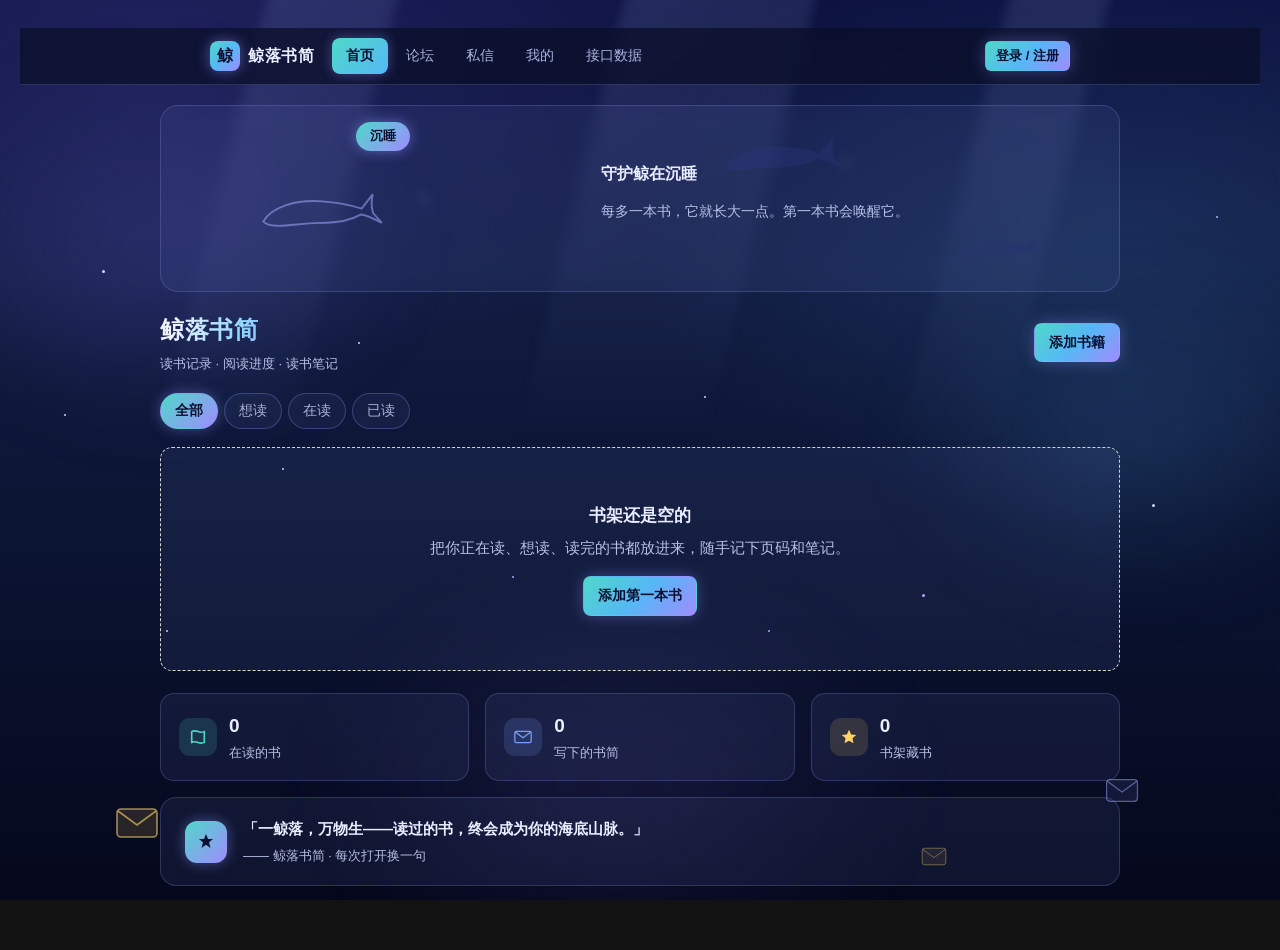
==== commit 95166d80: "Day 29｜打开页面自动接上同步：只在迁移过的机器上生效 改了什么：index.html 尾部加一段内联脚本调用 Sync.autoStart()；sync.js 新增 autoStart() / " ====
--- a/index.html
+++ b/index.html
@@ -933,10 +933,26 @@
      顺序也不能颠倒 —— store.js 必须先于 app.js。
      community.js 是 Day 11 新增的社区层（论坛/私信/登录），
      它要读到 app.js 暴露的视图切换能力，所以放在 app.js 之后。
+     sync.js（Day 29）是云端同步层：只依赖 store.js，所以紧跟其后。
+     ⚠️ Day 30 起它会在页面加载后**自动启动**（Sync.autoStart），
+        但只在**这台机器已经迁移过**时才真的连（localStorage 里
+        reading:sync-migrated === '1'）；没迁移过就什么都不做，
+        免得云端反过来覆盖本地书。
+        想临时关掉：localStorage.setItem('reading:sync-auto','off')
      ============================================================ -->
 <script src="store.js"></script>
+<script src="sync.js"></script>
 <script src="app.js"></script>
 <script src="community.js"></script>
 
+<!-- Day 30｜把「手动在控制台敲 Sync.enable()」变成打开页面就自动接上。
+     放在所有脚本之后：它要读 app.js 暴露的 AppViews 才能重画列表。
+     autoStart 内部自己判断「有没有迁移过」，没迁移过会直接返回、不发请求。 -->
+<script>
+  if (window.Sync && typeof Sync.autoStart === 'function') {
+    Sync.autoStart();
+  }
+</script>
+
 </body>
 </html>
--- a/styles.css
+++ b/styles.css
@@ -1203,21 +1203,84 @@
   .quote { flex-direction: column; align-items: flex-start; gap: 10px; }
 }
 
-/* ------------------------------------------------- 6 深色模式下的表单控件
+/* ------------------------------------------------- 6 深色主题下的表单控件
    Day 27 · 修「输入框白底浅字」（第三方试用反馈原话：「框里太淡了」）
 
-   现象：安卓 Chrome / 微信内置浏览器在系统深色模式下，阅读进度的数字输入框
-        变成白底，里面的数字却仍是浅色的 --ink，几乎看不见。
-   原因：全站此前没有任何 color-scheme 声明。浏览器读不到作者对深浅色的意图，
-        就按「页面是浅色」处理表单控件，把原生背景刷成白色；而文字颜色是我们
-        自己写的浅色，于是白底浅字。这是移动端专属故障，电脑上永远复现不出来。
-   修法：① 声明 color-scheme: dark —— 浏览器改为按深色渲染原生控件，不再自动反色；
-        ② 背景改成不透明色兜底（原来的 rgba(...,.6) 在部分渲染路径下会被当成未设置）。
-
-   改动只涉及颜色，不动任何布局数值。 */
+   现象：阅读进度的数字输入框是白底、字是浅色 --ink，里面填的数字几乎看不见。
+
+   真根因（跟设备无关，电脑上一样白 —— 起初误判成安卓深色模式，已更正）：
+     第 328 行那条早期写的规则
+         input[type="text"], input[type="number"], textarea { background: #fff; }
+     权重是 (0,1,1)；
+     而 Day 20 星海段想把它改成深底的规则用的是光秃秃的 input，权重只有 (0,0,1)，
+     选择器竞争输了 —— 所以 background 一直保留着 #fff 白色。
+     偏偏 color 两边算出来都是 var(--ink)（同一个浅色），看不出谁赢，
+     于是最终呈现是「白底 + 浅字」，而不是「深底 + 浅字」。
+
+   修法：把选择器写成与 328 行同等或更高的权重，深色底才覆盖得过去。
+     这里不能只用 input 了事，必须写成 input[type="..."] 这种带属性的形式。
+
+   附带保留 color-scheme: dark：它不是本 bug 的元凶，但能让浏览器把滚动条、
+   下拉框等原生控件也按深色渲染，和整页统一。 */
+
 :root { color-scheme: dark; }
 
-input, textarea, select {
-  background-color: #0d1430;   /* 不透明底，替代原来的 rgba(8,14,40,.6) */
+input[type="text"],
+input[type="number"],
+input:not([type]),
+textarea,
+select {
+  background-color: #0d1430;   /* 不透明深底，覆盖 328 行的 #fff */
   background-image: none;
-}
+  color: var(--ink);
+}
+
+/* ---------------------------------------------- 7 同步失败提示条（Day 29）
+   为什么要有：sync.js 推送失败会把本地改动回滚。界面如果不说话，用户看到的是
+   「我明明点了保存，一刷新就没了」——正是 AC-23 要防的那类事：出错可以，
+   装作没出错不行。
+   颜色用 --danger / --danger-bg：#b3261e 在 #fdecea 上按 WCAG 公式实算 5.71:1，
+   过 AA（4.5:1）。深色主题在 814 行那段重新定义了 --danger-bg，这里不用再管。
+   定位 fixed + 居中：不能挡住底部的导航栏，所以抬高到 18px 以上。 */
+.sync-banner {
+  position: fixed;
+  left: 50%;
+  bottom: 18px;
+  transform: translateX(-50%);
+  z-index: 90;
+  display: flex;
+  align-items: center;
+  gap: 12px;
+  max-width: min(94vw, 460px);
+  padding: 9px 10px 9px 12px;
+  border: 1px solid var(--danger);
+  border-radius: var(--radius);
+  background: var(--danger-bg);
+  color: var(--ink);
+  font-size: 12px;
+  line-height: 1.5;
+  box-shadow: var(--shadow);
+}
+
+.sync-banner[hidden] { display: none; }
+
+.sync-banner-text { flex: 1; }
+
+.sync-banner-close {
+  flex: 0 0 auto;
+  padding: 4px 10px;
+  border: 1px solid var(--danger);
+  border-radius: 6px;
+  background: transparent;
+  color: var(--danger);
+  font: inherit;
+  cursor: pointer;
+}
+
+.sync-banner-close:hover { background: rgba(179, 38, 30, .08); }
+
+/* 键盘用户能看见焦点在哪（人工验收第 2 条就查这个） */
+.sync-banner-close:focus-visible {
+  outline: 2px solid var(--danger);
+  outline-offset: 2px;
+}
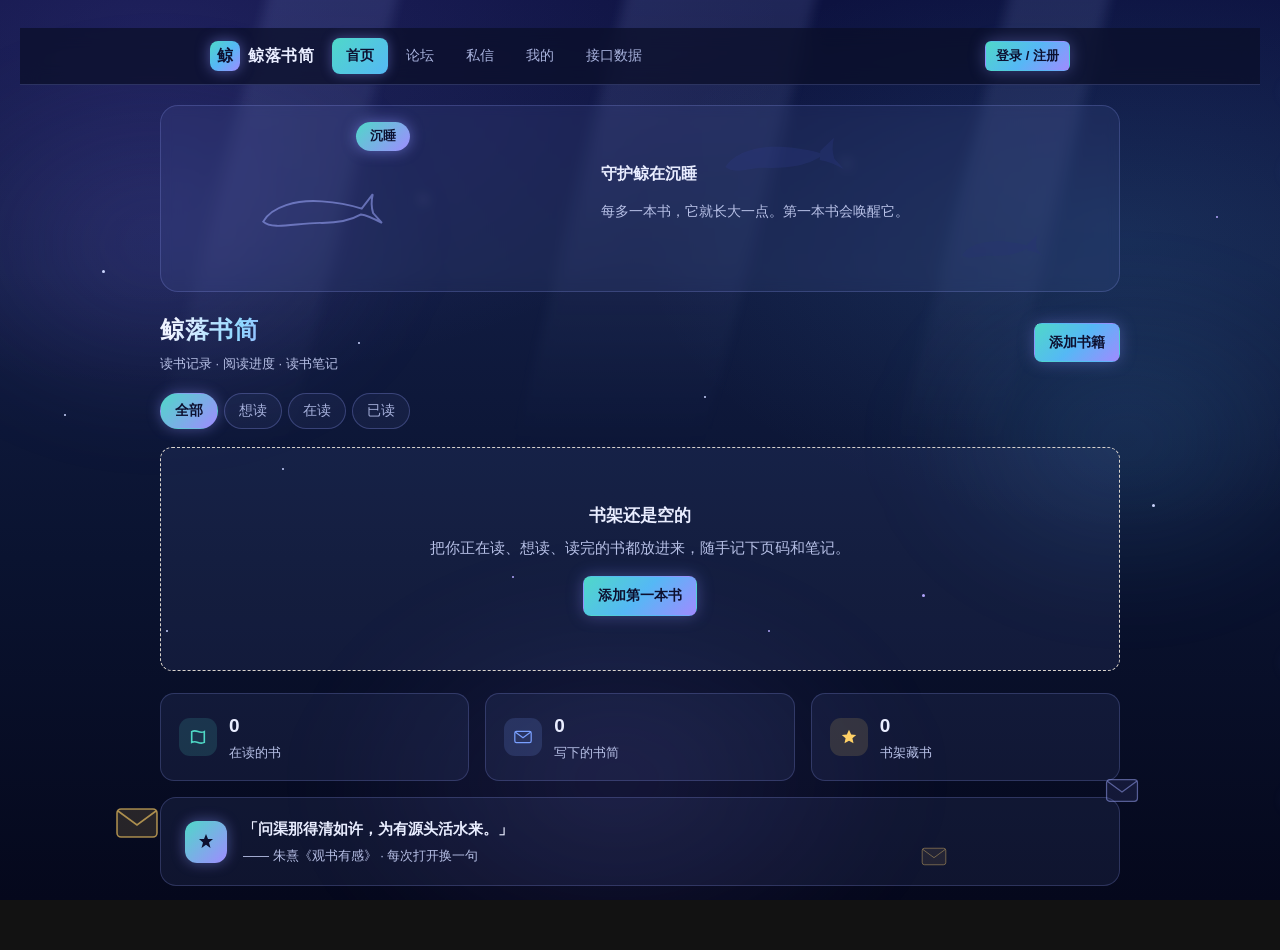
==== commit ee8ba28a: "Day 32｜帖子分页 + 搜索索引 + 自动备份 改了什么：GET /api/posts 改成必须分页（limit/offset），前端加「加载更多」； 搜索框移到论坛页顶部、热门榜只列前 10；修" ====
--- a/index.html
+++ b/index.html
@@ -678,8 +678,19 @@
       <button id="btn-new-post" class="btn btn-primary" type="button">发帖</button>
     </header>
 
-    <!-- 热门书籍排行：今日 / 本周 / 本月（按讨论量） -->
-    <div class="box hot-box">
+    <!-- Day 32：搜索**移到页面最上面**，不再放在「最新讨论」框里。
+         原因很实在：热门榜可能排出几十条，把搜索框一路顶到第六七屏，
+         用户找个搜索框得先滚半天。搜索是"找东西"的入口，它必须一直在眼前。 -->
+    <div class="forum-search">
+      <input id="forum-search" type="search" autocomplete="off"
+             placeholder="搜书名、作者或帖子内容…" aria-label="搜索帖子">
+      <button id="btn-forum-search-clear" class="btn btn-ghost" type="button" hidden>清除</button>
+    </div>
+    <p id="forum-search-hint" class="muted forum-search-hint" hidden></p>
+
+    <!-- 热门书籍排行：今日 / 本周 / 本月（按讨论量）。
+         Day 32：只列前 10；搜索时整块让位（id 给 community.js 用） -->
+    <div class="box hot-box" id="hot-box">
       <div class="box-head">
         <h3 class="box-title">热门书籍</h3>
         <div class="hot-tabs" id="hot-tabs">
@@ -697,8 +708,15 @@
       <div class="box-head">
         <h3 class="box-title">最新讨论</h3>
       </div>
+
       <div id="post-list" class="post-list"></div>
       <p id="post-empty" class="muted">还没有帖子，来发第一篇吧。</p>
+
+      <!-- Day 32：分页。一页 20 篇，还有下一页才露出这个按钮 -->
+      <div class="post-more">
+        <p id="post-more-hint" class="muted post-more-hint" hidden></p>
+        <button id="btn-post-more" class="btn btn-ghost" type="button" hidden>加载更多</button>
+      </div>
     </div>
   </section>
 
--- a/styles.css
+++ b/styles.css
@@ -1284,3 +1284,127 @@
   outline: 2px solid var(--danger);
   outline-offset: 2px;
 }
+
+/* ============================================================
+ * 论坛搜索（Day 31）
+ * 放在「最新讨论」框里、帖子列表上方。样式跟着星海主题的变量走，
+ * 不写死颜色 —— 否则换主题时会变成一块突兀的白。
+ * ============================================================ */
+.forum-search {
+  display: flex;
+  gap: 8px;
+  align-items: center;
+  margin: 0 0 12px;
+}
+
+.forum-search input {
+  flex: 1 1 auto;
+  min-width: 0;              /* 窄屏时能被压缩，否则会把按钮挤出容器 */
+  padding: 8px 12px;
+  font: inherit;
+  color: var(--ink, #e8f1ff);
+  background: var(--panel-soft, rgba(255, 255, 255, 0.06));
+  border: 1px solid var(--line, rgba(255, 255, 255, 0.14));
+  border-radius: 10px;
+  outline: none;
+  transition: border-color 0.15s, box-shadow 0.15s;
+}
+
+.forum-search input::placeholder {
+  color: var(--ink-dim, rgba(232, 241, 255, 0.45));
+}
+
+/* 键盘用户必须能看见焦点在哪（preflight M2 那条人工检查就看这个） */
+.forum-search input:focus-visible {
+  border-color: var(--accent, #6fd6c8);
+  box-shadow: 0 0 0 3px rgba(111, 214, 200, 0.18);
+}
+
+.forum-search-hint {
+  margin: 0 0 10px;
+  font-size: 13px;
+}
+
+/* ============================================================
+ * 站内确认弹窗的正文（Day 30）
+ * 容器直接用 .modal / .modal-card / .modal-foot，这里只补正文排版 ——
+ * 不重新定义外观，才能保证跟"添加书籍"那些弹窗长得一模一样。
+ * ============================================================ */
+.dialog-text {
+  margin: 0;
+  font-size: 14px;
+  line-height: 1.7;
+  color: var(--ink-soft);
+}
+
+/* ============================================================
+ * 键盘焦点统一可见（Day 30 修 M2）
+ * ------------------------------------------------------------
+ * 之前只有少数元素（添加书籍按钮、筛选档位）在 Tab 聚焦时有明显轮廓，
+ * 帖子卡片、点赞、收藏、私信项走一遍基本看不出焦点在哪儿。
+ *
+ * 用 :focus-visible 而不是 :focus —— 前者**只在键盘操作时**生效，
+ * 鼠标点按钮不会冒出一个多余的框。已有的更具体规则
+ * （比如 .forum-search input:focus-visible）不会被这条覆盖。
+ * ============================================================ */
+a:focus-visible,
+button:focus-visible,
+input:focus-visible,
+textarea:focus-visible,
+select:focus-visible,
+[tabindex]:focus-visible {
+  outline: 2px solid var(--accent, #6fd6c8);
+  outline-offset: 2px;
+}
+
+/* ============================================================
+ * 论坛「加载更多」（Day 32）
+ * ------------------------------------------------------------
+ * 位置：帖子流正下方、居中。它不是主操作（主操作是「发帖」），
+ * 所以用 btn-ghost 而不是 btn-primary —— 一页一页翻是浏览时的次要动作，
+ * 满屏突出的按钮会把它误导成"必须点"。
+ *
+ * 三种状态都要有明确落点：
+ *   默认      —— 描边按钮，写「加载更多」
+ *   加载中    —— 文字变「加载中…」且 disabled，点了没反应是预期行为
+ *   没有下一页 —— 整块 hidden（不是变灰），灰按钮会让人反复去点
+ * ============================================================ */
+.post-more {
+  display: flex;
+  flex-direction: column;
+  align-items: center;
+  gap: 8px;
+  margin: 18px 0 4px;
+}
+
+.post-more-hint {
+  margin: 0;
+  font-size: 13px;
+}
+
+.post-more .btn {
+  min-width: 132px;
+}
+
+.post-more .btn[disabled] {
+  cursor: default;
+  opacity: 0.6;
+}
+
+/* ============================================================
+ * 论坛搜索移到页面顶部（Day 32）
+ * ------------------------------------------------------------
+ * 它原来住在「最新讨论」那个 box 里，上下有 box 的内边距托着。
+ * 现在直接站在 topbar 和热门榜之间，没人给它留白了，得自己撑开 ——
+ * 否则输入框会贴着「热门书籍」的标题，看着像标题的一部分。
+ *
+ * ⚠️ 这条只作用于**论坛页的直属子元素**（#view-forum > …），
+ *    不用 .forum-search 泛匹配：万一以后别处也放搜索框，不该被这里的间距连累。
+ * ============================================================ */
+#view-forum > .forum-search {
+  margin: 2px 0 10px;
+}
+
+#view-forum > .forum-search-hint {
+  margin: -4px 0 12px;
+}
